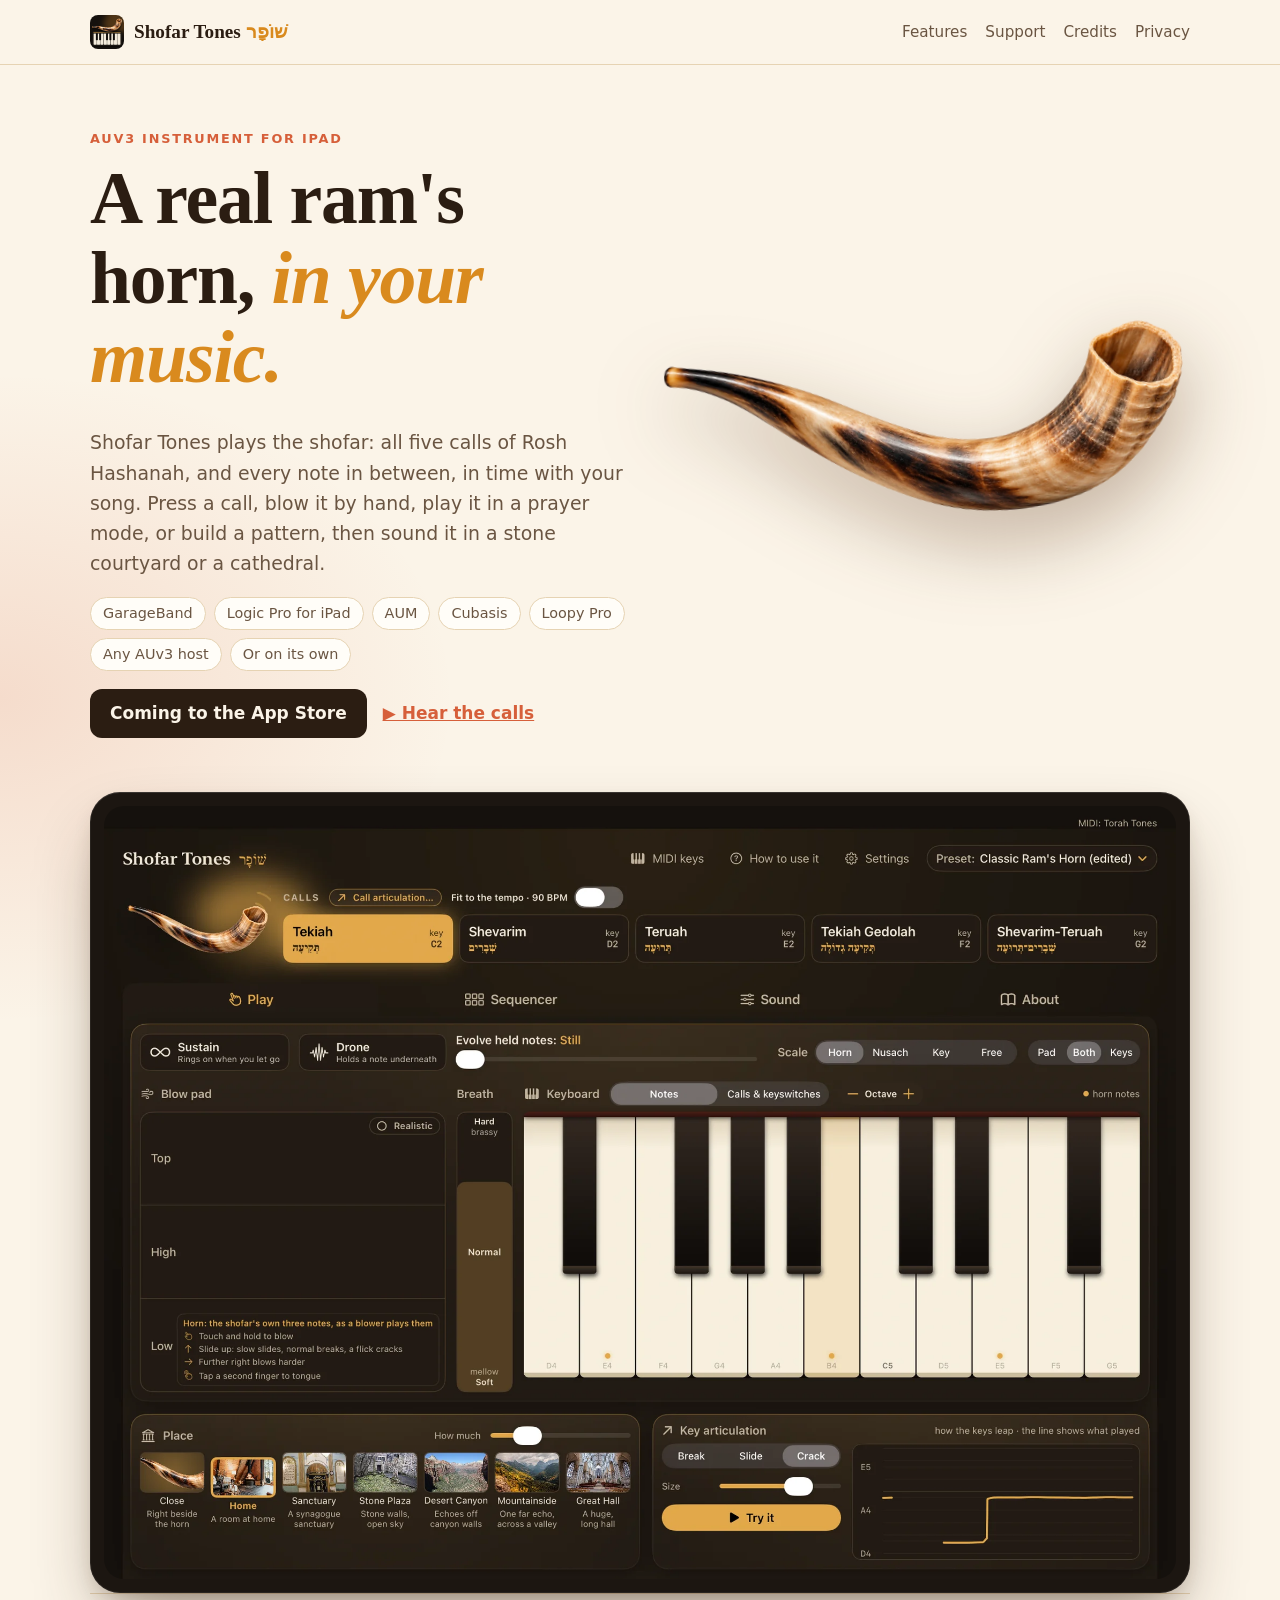
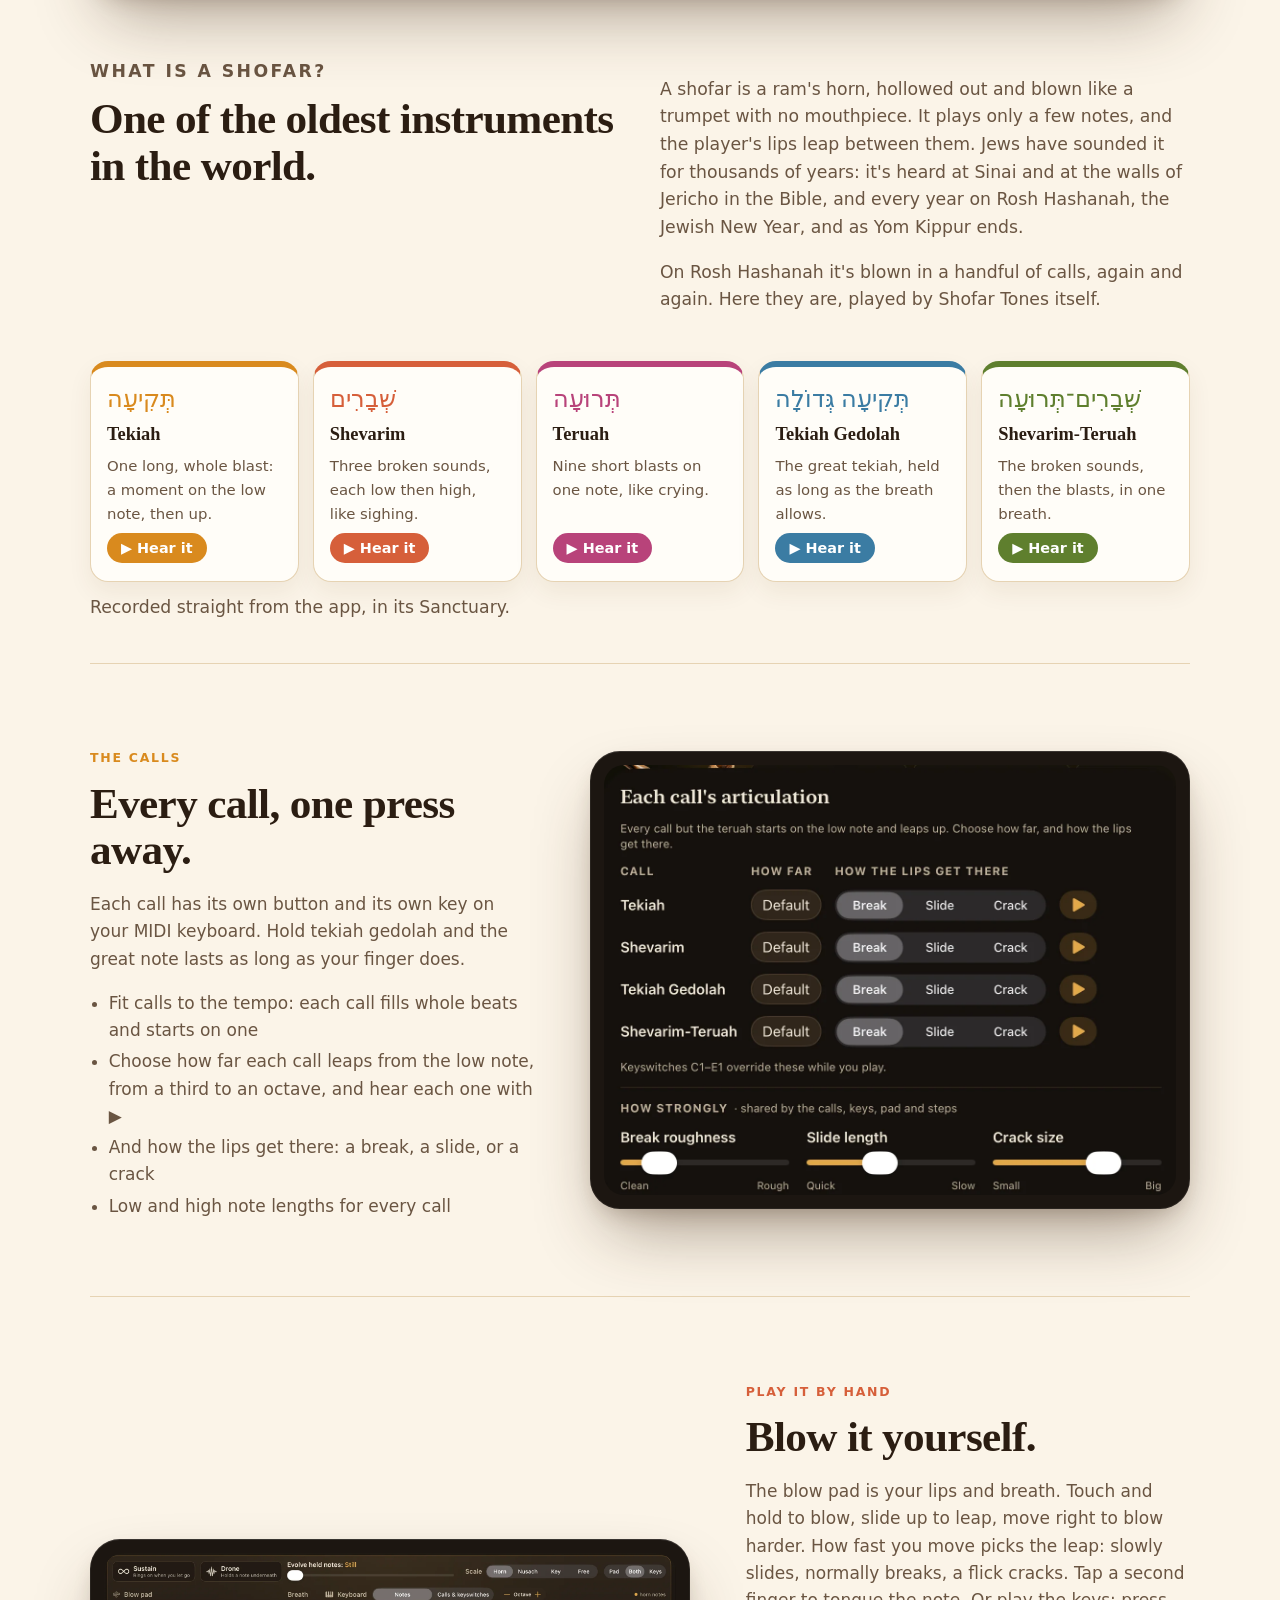
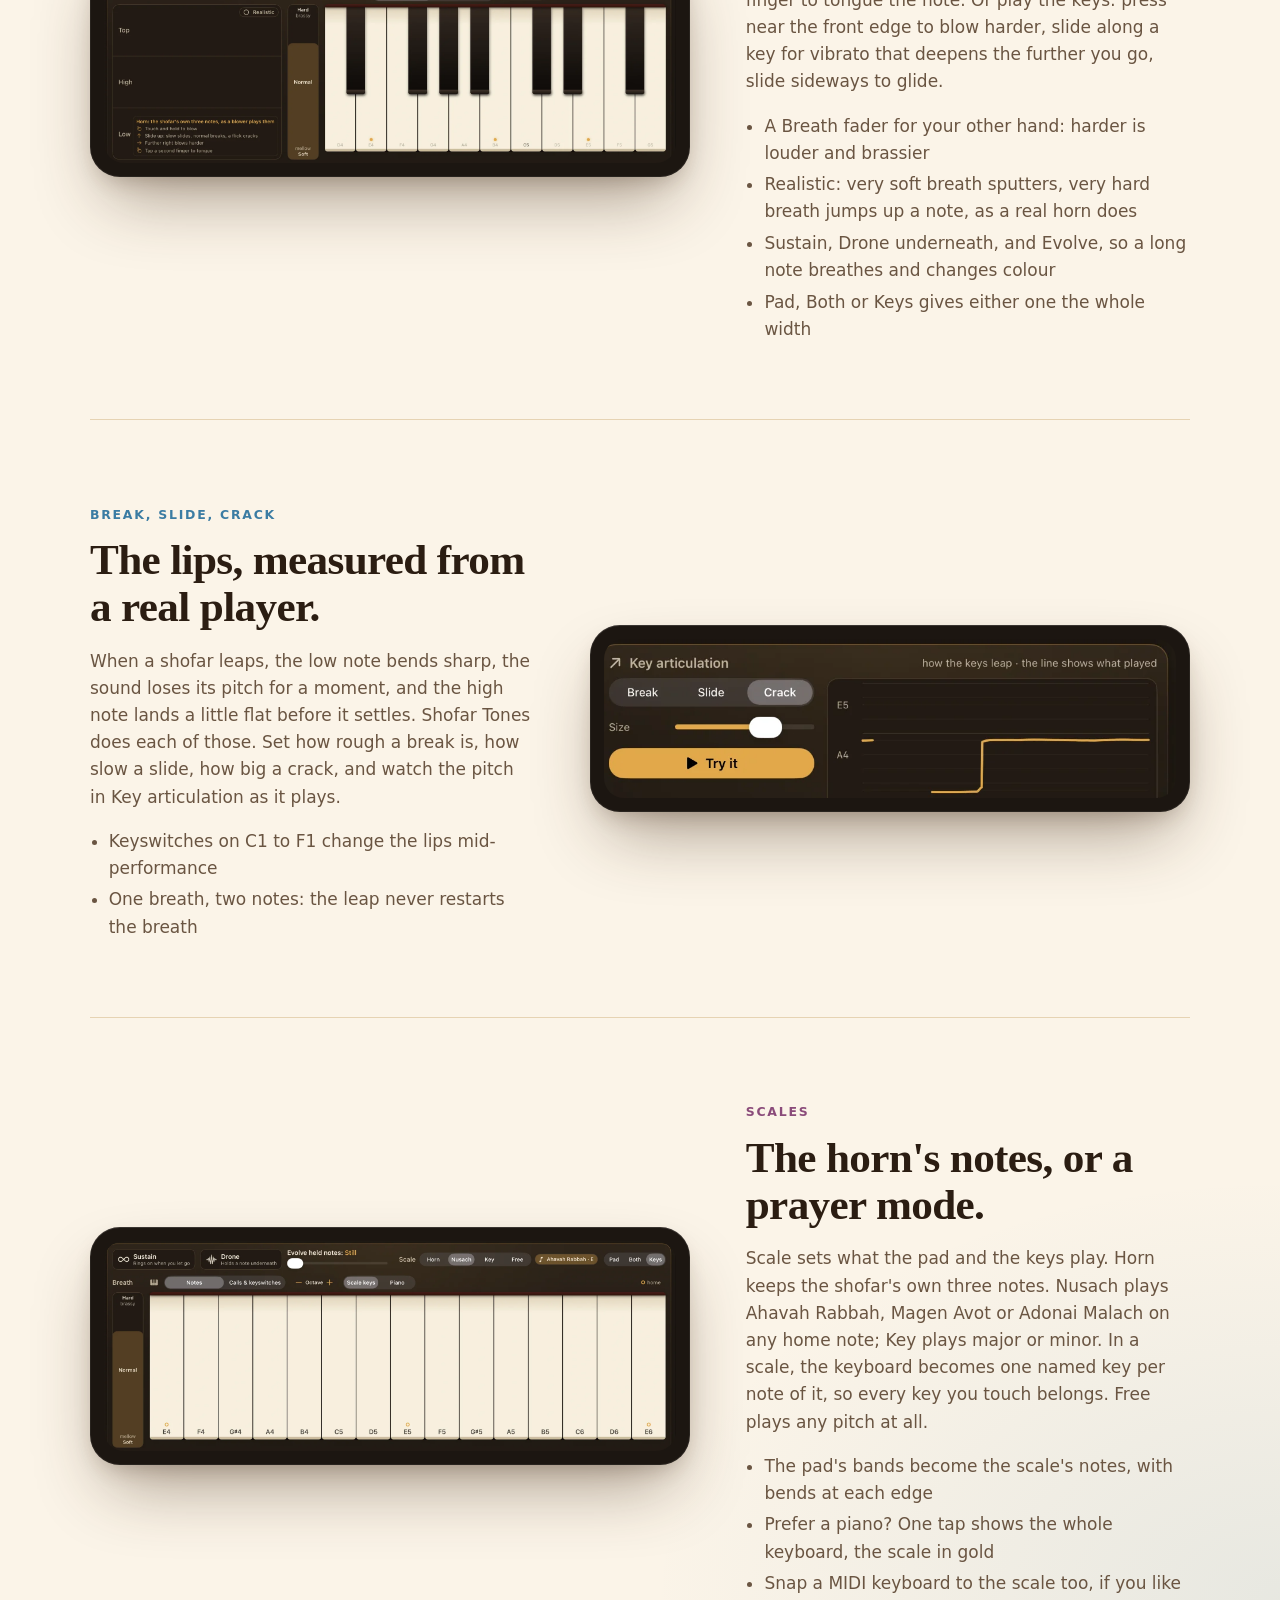
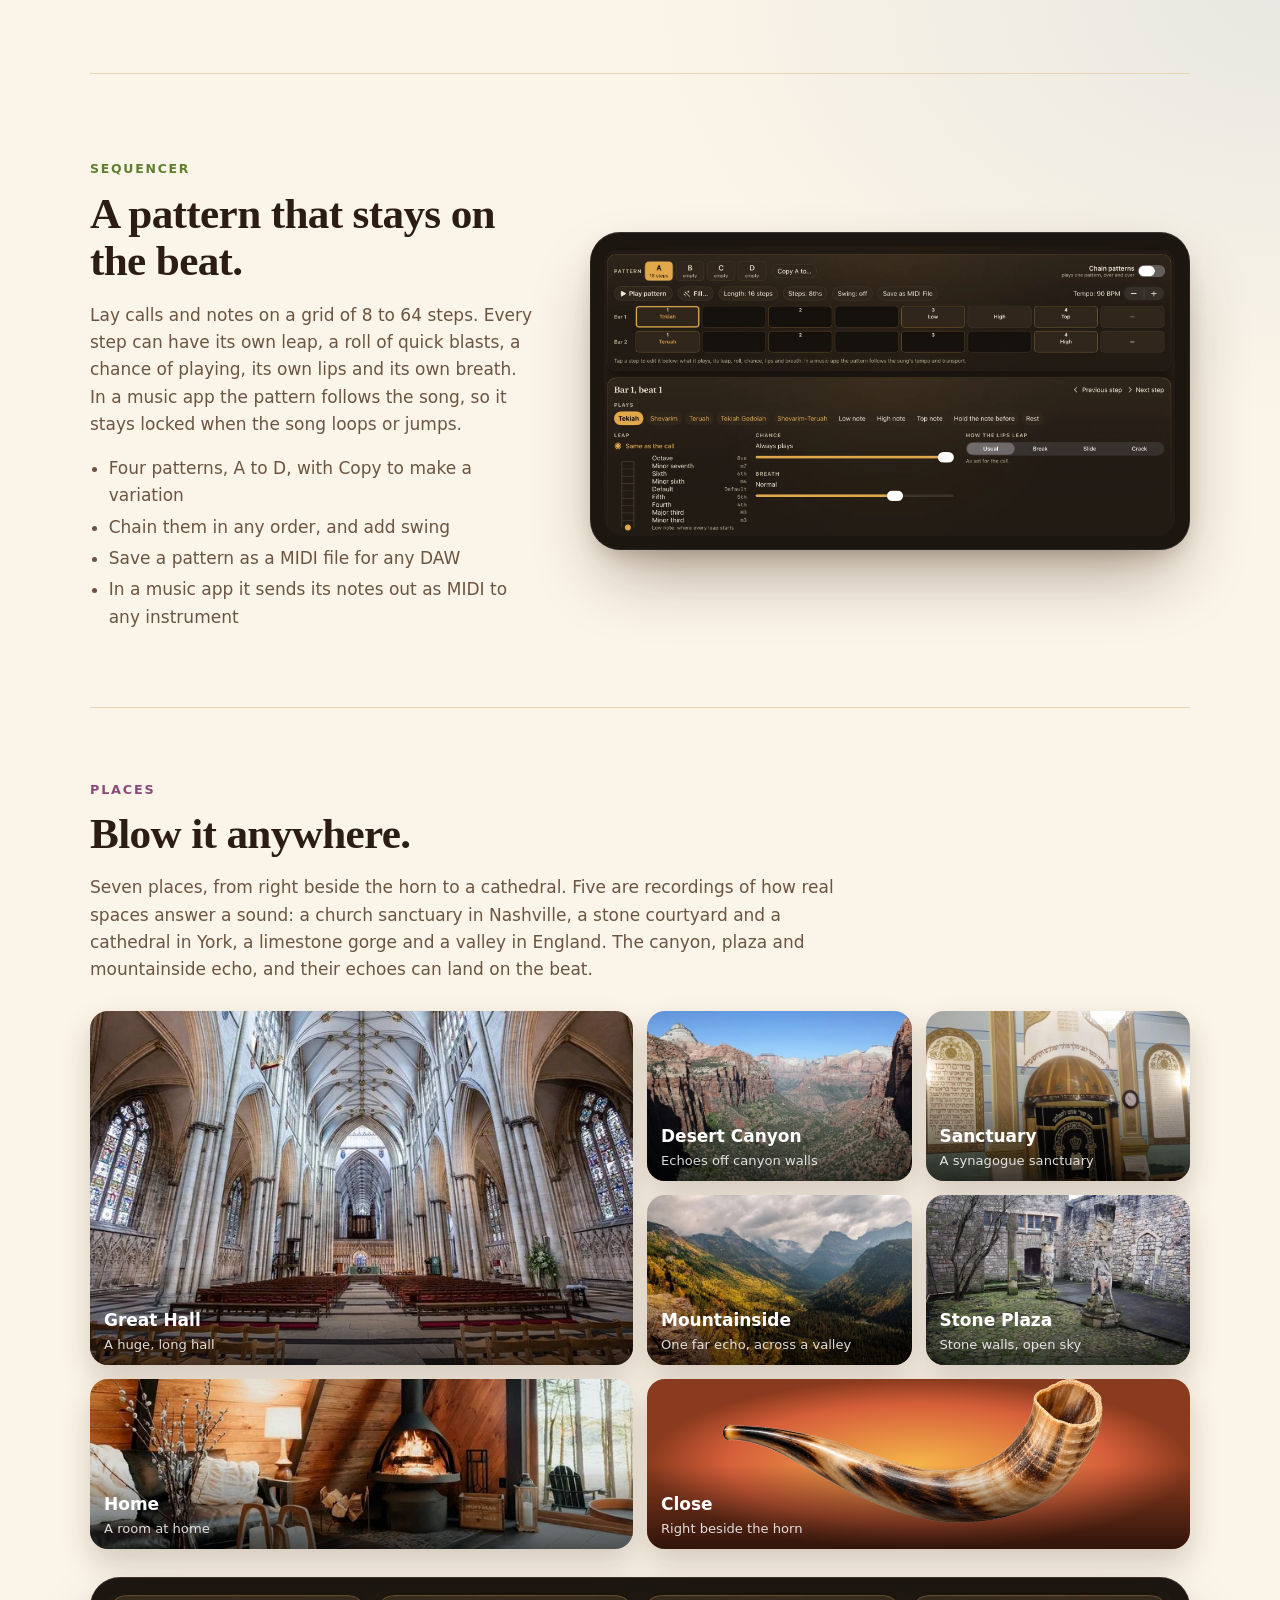
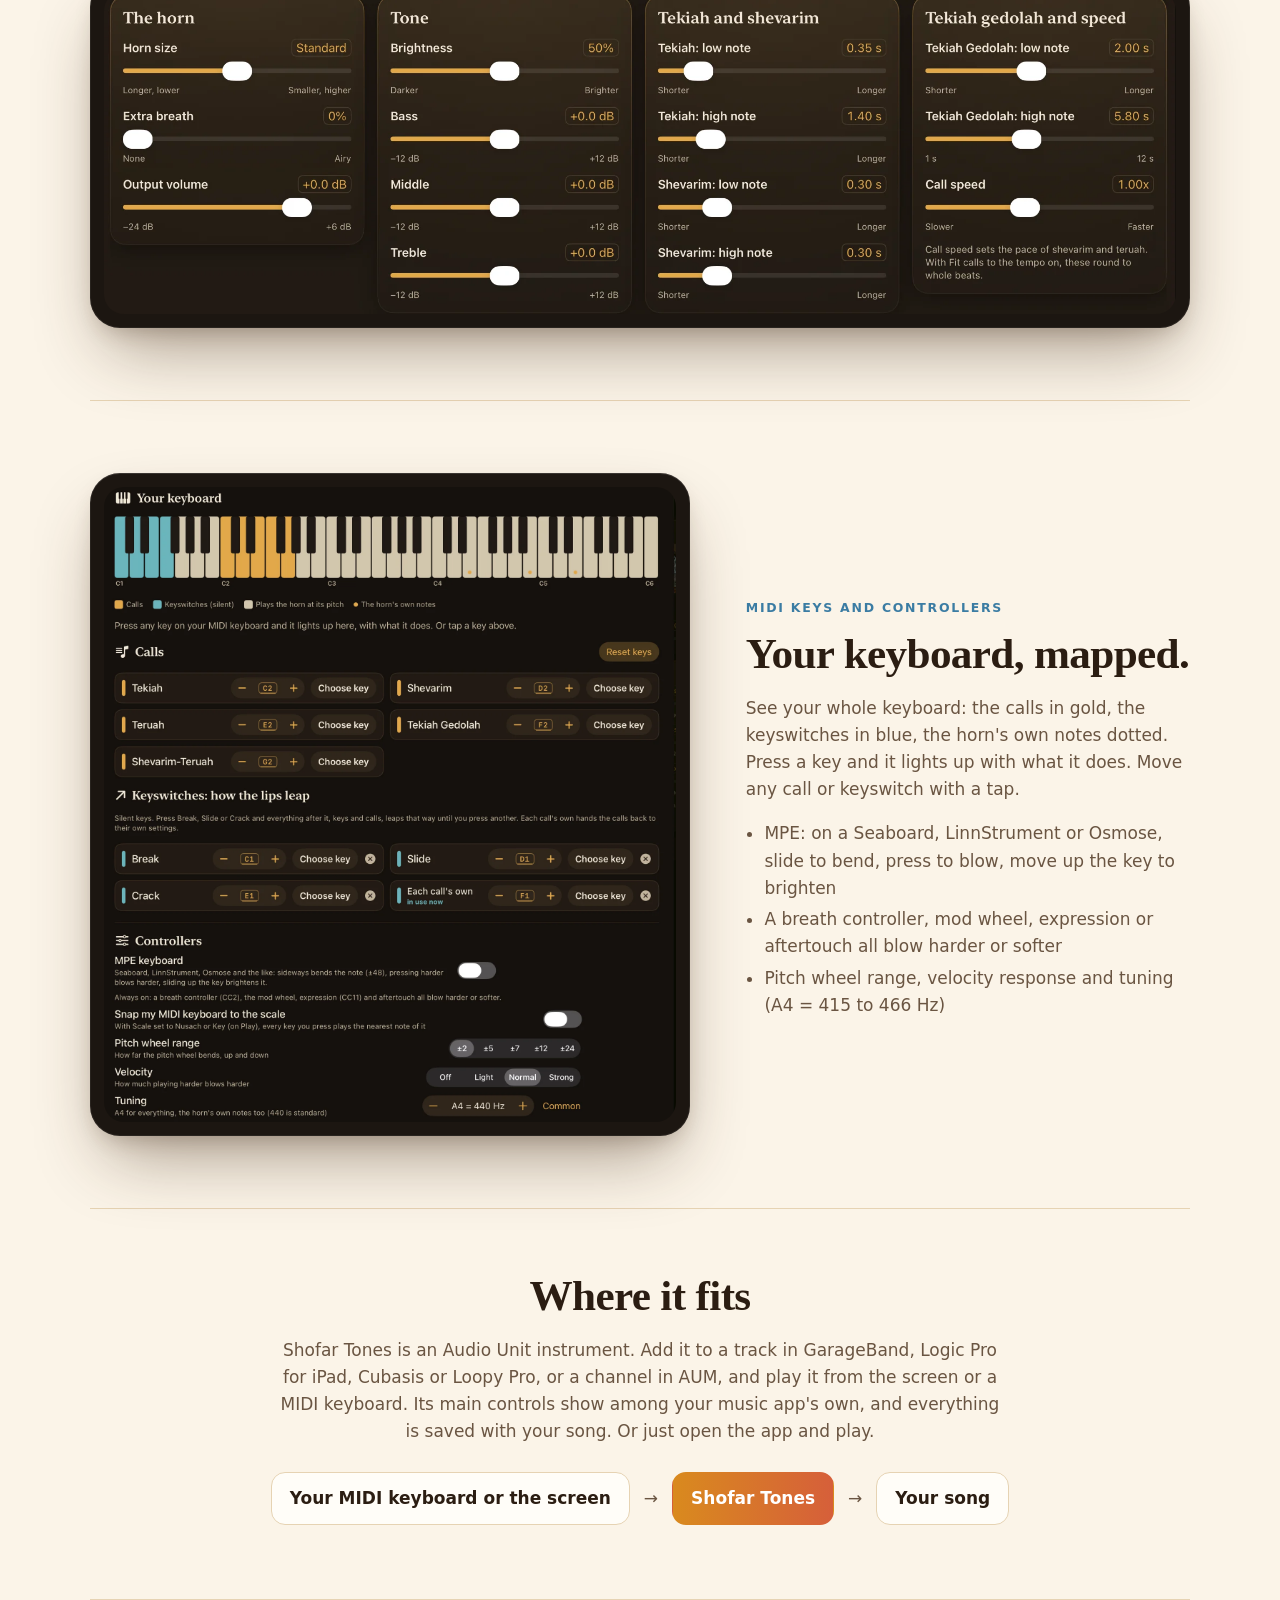
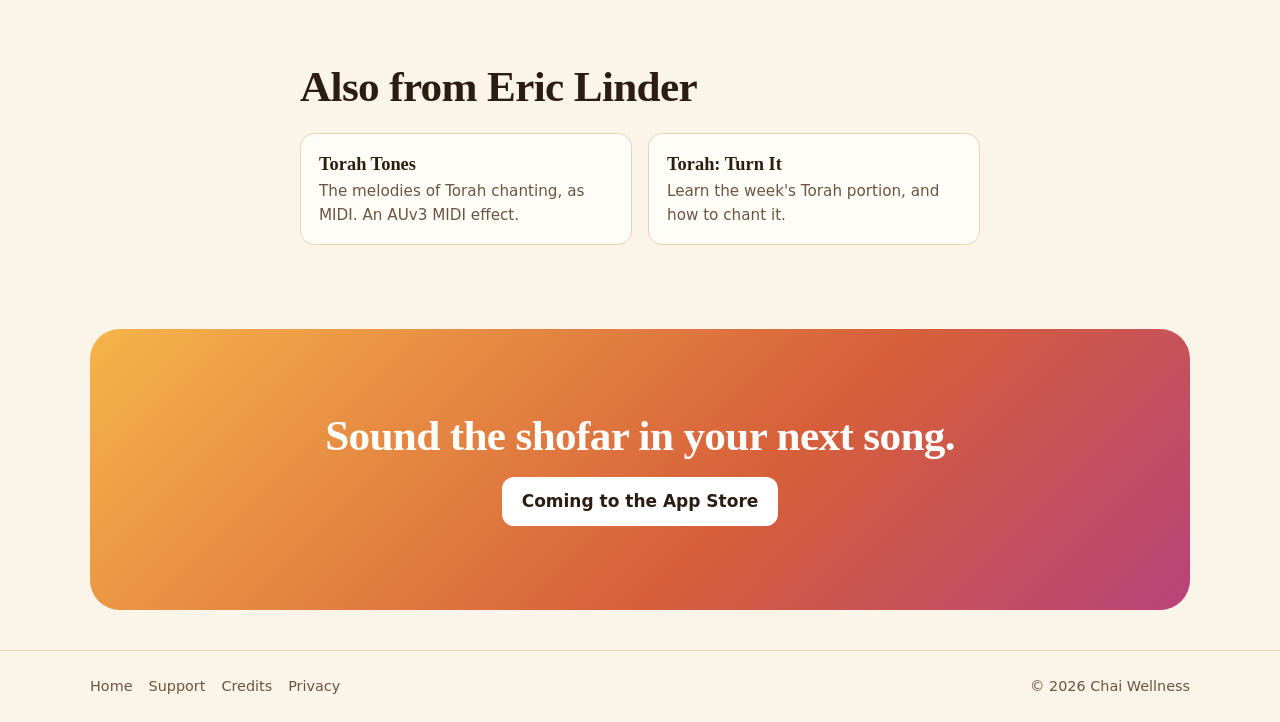
==== index.html @ 3fe54be6 "Shofar Tones website" ====
<!doctype html>
<html lang="en">
<head>
<meta charset="utf-8">
<meta name="viewport" content="width=device-width, initial-scale=1">
<title>Shofar Tones: a real ram's horn, as an AUv3 instrument for iPad</title>
<meta name="description" content="Play the shofar: every call, every note, in time with your music. A real ram's horn recording, five real rooms, a step sequencer and MIDI keyswitches. An AUv3 instrument for iPad.">
<meta name="color-scheme" content="light">
<meta name="theme-color" content="#FBF4E8">
<meta property="og:type" content="website">
<meta property="og:title" content="Shofar Tones: a real ram's horn, as an AUv3 instrument for iPad">
<meta property="og:description" content="Play the shofar: every call, every note, in time with your music. A real ram's horn recording, five real rooms, a step sequencer and MIDI keyswitches. An AUv3 instrument for iPad.">
<meta property="og:image" content="https://eroxx.github.io/shofartones-website/og-image.jpg?v=4">
<meta property="og:image:width" content="1200">
<meta property="og:image:height" content="630">
<meta name="twitter:card" content="summary_large_image">
<meta name="twitter:image" content="https://eroxx.github.io/shofartones-website/og-image.jpg?v=4">
<link rel="icon" type="image/png" href="favicon.png">
<link rel="apple-touch-icon" href="apple-touch-icon.png">
<link rel="stylesheet" href="style.css?v=4">
</head>
<body>
<header class="bar"><div class="wrap">
  <a class="brand" href="./"><img src="img/icon.png" alt="" width="34" height="34"><span>Shofar Tones <span class="he" lang="he">שׁוֹפָר</span></span></a>
  <nav><a href="./#features">Features</a><a href="support.html">Support</a><a href="credits.html">Credits</a><a href="privacy.html">Privacy</a><a class="discord" data-discord hidden href="#"><svg viewBox="0 0 24 24" aria-hidden="true" fill="currentColor"><path d="M20.3 4.4A19.8 19.8 0 0 0 15.4 3l-.6 1.3a18.4 18.4 0 0 0-5.6 0L8.6 3a19.7 19.7 0 0 0-4.9 1.5C.6 9.1-.3 13.6.1 18.1a19.9 19.9 0 0 0 6 3l1.3-2.1a12.9 12.9 0 0 1-2-1l.5-.4a14.2 14.2 0 0 0 12.2 0l.5.4a12.9 12.9 0 0 1-2.1 1l1.3 2.1a19.8 19.8 0 0 0 6-3c.5-5.2-.8-9.7-3.5-13.7ZM8.3 15.3c-1.2 0-2.2-1.1-2.2-2.4s1-2.4 2.2-2.4 2.2 1.1 2.2 2.4-1 2.4-2.2 2.4Zm7.4 0c-1.2 0-2.2-1.1-2.2-2.4s1-2.4 2.2-2.4 2.2 1.1 2.2 2.4-1 2.4-2.2 2.4Z"/></svg>Discord</a></nav>
</div></header>
<main><div class="wrap">
<section class="hero">
  <div>
    <p class="eyebrow">AUv3 instrument for iPad</p>
    <h1>A real ram's horn, <em>in your music.</em></h1>
    <p class="lede">Shofar Tones plays the shofar: all five calls of Rosh Hashanah, and every note in between, in time with your song. Press a call, blow it by hand, play it in a prayer mode, or build a pattern, then sound it in a stone courtyard or a cathedral.</p>
    <ul class="chips" aria-label="Made for"><li>GarageBand</li><li>Logic Pro for iPad</li><li>AUM</li><li>Cubasis</li><li>Loopy Pro</li><li>Any AUv3 host</li><li>Or on its own</li></ul>
    <div class="cta"><a class="store-badge" data-store-live hidden href="#" aria-label="Download Shofar Tones on the App Store"><picture><source srcset="img/app-store-badge-white.svg" media="(prefers-color-scheme: dark)"><img src="img/app-store-badge-black.svg" alt="Download on the App Store" width="132" height="44"></picture></a><span class="soon" data-store-soon>Coming to the App Store</span><a href="#hear" style="font-weight:600">▶ Hear the calls</a></div>
  </div>
  <div class="hero-horn"><img src="img/horn.webp?v=1" alt="A ram's horn shofar" width="1400" height="489"></div>
</section>
<div class="stage s-amber hero-shot"><img src="img/hero-ipad.webp?v=3" alt="Shofar Tones on iPad: the five calls with Tekiah sounding, the blow pad, breath fader and keyboard, seven places, and Key articulation showing a crack" width="2000" height="1442"></div>

<section class="intro" id="hear">
  <div class="lead">
    <div><p class="eyebrow">What is a shofar?</p><h2>One of the oldest instruments in the world.</h2></div>
    <div><p>A shofar is a ram's horn, hollowed out and blown like a trumpet with no mouthpiece. It plays only a few notes, and the player's lips leap between them. Jews have sounded it for thousands of years: it's heard at Sinai and at the walls of Jericho in the Bible, and every year on Rosh Hashanah, the Jewish New Year, and as Yom Kippur ends.</p><p>On Rosh Hashanah it's blown in a handful of calls, again and again. Here they are, played by Shofar Tones itself.</p></div>
  </div>
  <div class="calls">
    <div class="call c1"><span class="he" lang="he">תְּקִיעָה</span><b>Tekiah</b><p>One long, whole blast: a moment on the low note, then up.</p><button data-clip="tekiah">▶ Hear it</button></div>
    <div class="call c2"><span class="he" lang="he">שְׁבָרִים</span><b>Shevarim</b><p>Three broken sounds, each low then high, like sighing.</p><button data-clip="shevarim">▶ Hear it</button></div>
    <div class="call c3"><span class="he" lang="he">תְּרוּעָה</span><b>Teruah</b><p>Nine short blasts on one note, like crying.</p><button data-clip="teruah">▶ Hear it</button></div>
    <div class="call c4"><span class="he" lang="he">תְּקִיעָה גְּדוֹלָה</span><b>Tekiah Gedolah</b><p>The great tekiah, held as long as the breath allows.</p><button data-clip="tekiah-gedolah">▶ Hear it</button></div>
    <div class="call c5"><span class="he" lang="he">שְׁבָרִים־תְּרוּעָה</span><b>Shevarim-Teruah</b><p>The broken sounds, then the blasts, in one breath.</p><button data-clip="shevarim-teruah">▶ Hear it</button></div>
  </div>
  <p class="note">Recorded straight from the app, in its Sanctuary.</p>
</section>

<div id="features"></div>
<section class="feature k-amber">
  <div class="text"><p class="label">The calls</p><h2>Every call, one press away.</h2><p>Each call has its own button and its own key on your MIDI keyboard. Hold tekiah gedolah and the great note lasts as long as your finger does.</p><ul><li>Fit calls to the tempo: each call fills whole beats and starts on one</li><li>Choose how far each call leaps from the low note, from a third to an octave, and hear each one with ▶</li><li>And how the lips get there: a break, a slide, or a crack</li><li>Low and high note lengths for every call</li></ul></div>
  <div class="stage s-amber"><img src="img/leaps.webp?v=3" alt="Each call's articulation: how far, and break, slide or crack, with a play button for each" loading="lazy" width="1192" height="898"></div>
</section>

<section class="feature flip k-coral">
  <div class="text"><p class="label">Play it by hand</p><h2>Blow it yourself.</h2><p>The blow pad is your lips and breath. Touch and hold to blow, slide up to leap, move right to blow harder. How fast you move picks the leap: slowly slides, normally breaks, a flick cracks. Tap a second finger to tongue the note. Or play the keys: press near the front edge to blow harder, slide along a key for vibrato that deepens the further you go, slide sideways to glide.</p><ul><li>A Breath fader for your other hand: harder is louder and brassier</li><li>Realistic: very soft breath sputters, very hard breath jumps up a note, as a real horn does</li><li>Sustain, Drone underneath, and Evolve, so a long note breathes and changes colour</li><li>Pad, Both or Keys gives either one the whole width</li></ul></div>
  <div class="stage s-coral"><img src="img/keys.webp?v=3" alt="The blow pad with its instructions, the Breath fader from soft and mellow to hard and brassy, and the keyboard with the horn's own notes marked" loading="lazy" width="1990" height="730"></div>
</section>

<section class="feature k-sky">
  <div class="text"><p class="label">Break, slide, crack</p><h2>The lips, measured from a real player.</h2><p>When a shofar leaps, the low note bends sharp, the sound loses its pitch for a moment, and the high note lands a little flat before it settles. Shofar Tones does each of those. Set how rough a break is, how slow a slide, how big a crack, and watch the pitch in Key articulation as it plays.</p><ul><li>Keyswitches on C1 to F1 change the lips mid-performance</li><li>One breath, two notes: the leap never restarts the breath</li></ul></div>
  <div class="stage s-sky"><img src="img/leap-tester.webp?v=3" alt="Key articulation: Crack chosen, the pitch line leaping up from the low note" loading="lazy" width="960" height="266"></div>
</section>

<section class="feature flip k-plum">
  <div class="text"><p class="label">Scales</p><h2>The horn's notes, or a prayer mode.</h2><p>Scale sets what the pad and the keys play. Horn keeps the shofar's own three notes. Nusach plays Ahavah Rabbah, Magen Avot or Adonai Malach on any home note; Key plays major or minor. In a scale, the keyboard becomes one named key per note of it, so every key you touch belongs. Free plays any pitch at all.</p><ul><li>The pad's bands become the scale's notes, with bends at each edge</li><li>Prefer a piano? One tap shows the whole keyboard, the scale in gold</li><li>Snap a MIDI keyboard to the scale too, if you like</li></ul></div>
  <div class="stage s-plum"><img src="img/scale.webp?v=3" alt="Scale set to Nusach, Ahavah Rabbah on E, the keyboard across the whole width as scale keys from E4 to E6, each named, the home notes ringed" loading="lazy" width="1990" height="730"></div>
</section>

<section class="feature k-sage">
  <div class="text"><p class="label">Sequencer</p><h2>A pattern that stays on the beat.</h2><p>Lay calls and notes on a grid of 8 to 64 steps. Every step can have its own leap, a roll of quick blasts, a chance of playing, its own lips and its own breath. In a music app the pattern follows the song, so it stays locked when the song loops or jumps.</p><ul><li>Four patterns, A to D, with Copy to make a variation</li><li>Chain them in any order, and add swing</li><li>Save a pattern as a MIDI file for any DAW</li><li>In a music app it sends its notes out as MIDI to any instrument</li></ul></div>
  <div class="stage s-sage"><img src="img/sequencer.webp?v=3" alt="The sequencer: patterns A to D, swing, Save as MIDI File, a two-bar pattern, and the first step open for editing" loading="lazy" width="1990" height="1010"></div>
</section>

<section class="places">
  <div class="head"><p class="eyebrow" style="color:var(--plum)">Places</p><h2>Blow it anywhere.</h2><p>Seven places, from right beside the horn to a cathedral. Five are recordings of how real spaces answer a sound: a church sanctuary in Nashville, a stone courtyard and a cathedral in York, a limestone gorge and a valley in England. The canyon, plaza and mountainside echo, and their echoes can land on the beat.</p></div>
  <div class="mosaic">
    <figure class="big"><img src="img/places/hall.webp" alt="" loading="lazy"><figcaption>Great Hall<small>A huge, long hall</small></figcaption></figure>
    <figure><img src="img/places/canyon.webp" alt="" loading="lazy"><figcaption>Desert Canyon<small>Echoes off canyon walls</small></figcaption></figure>
    <figure><img src="img/places/sanctuary.webp" alt="" loading="lazy"><figcaption>Sanctuary<small>A synagogue sanctuary</small></figcaption></figure>
    <figure><img src="img/places/mountain.webp" alt="" loading="lazy"><figcaption>Mountainside<small>One far echo, across a valley</small></figcaption></figure>
    <figure><img src="img/places/plaza.webp" alt="" loading="lazy"><figcaption>Stone Plaza<small>Stone walls, open sky</small></figcaption></figure>
    <figure class="wide"><img src="img/places/home.webp" alt="" loading="lazy"><figcaption>Home<small>A room at home</small></figcaption></figure>
    <figure class="horn-tile wide"><img src="img/horn.webp" alt="" loading="lazy"><figcaption>Close<small>Right beside the horn</small></figcaption></figure>
  </div>
  <div class="stage s-plum"><img src="img/sound-controls.webp?v=3" alt="Horn size, extra breath, output volume, tone controls and each call's note lengths; tap any value to type it" loading="lazy" width="1990" height="600"></div>
</section>

<section class="feature flip k-sky">
  <div class="text"><p class="label">MIDI keys and controllers</p><h2>Your keyboard, mapped.</h2><p>See your whole keyboard: the calls in gold, the keyswitches in blue, the horn's own notes dotted. Press a key and it lights up with what it does. Move any call or keyswitch with a tap.</p><ul><li>MPE: on a Seaboard, LinnStrument or Osmose, slide to bend, press to blow, move up the key to brighten</li><li>A breath controller, mod wheel, expression or aftertouch all blow harder or softer</li><li>Pitch wheel range, velocity response and tuning (A4 = 415 to 466 Hz)</li></ul></div>
  <div class="stage s-sky"><img src="img/midi-keys.webp?v=1" alt="MIDI keys: a picture of the keyboard from C1 to C6 coloured by what each key does, the calls and keyswitches with their keys, and the controller settings" loading="lazy" width="1600" height="1776"></div>
</section>

<section class="hosts">
  <h2>Where it fits</h2>
  <p>Shofar Tones is an Audio Unit instrument. Add it to a track in GarageBand, Logic Pro for iPad, Cubasis or Loopy Pro, or a channel in AUM, and play it from the screen or a MIDI keyboard. Its main controls show among your music app's own, and everything is saved with your song. Or just open the app and play.</p>
  <div class="flow"><span>Your MIDI keyboard or the screen</span><i>→</i><span class="me">Shofar Tones</span><i>→</i><span>Your song</span></div>
</section>

<section class="story" id="story"><div class="col">
  <!-- "Why I made it" goes here once Eric has written it (only his own words; the draft is in the hub note) -->
  <h2>Also from Eric Linder</h2>
  <div class="family">
    <a href="https://torahtones.com/"><b>Torah Tones</b><span>The melodies of Torah chanting, as MIDI. An AUv3 MIDI effect.</span></a>
    <a href="https://torahturnit.com/"><b>Torah: Turn It</b><span>Learn the week's Torah portion, and how to chant it.</span></a>
  </div>
</div></section>

<section class="closing">
  <h2>Sound the shofar in your next song.</h2>
  <div class="cta" style="justify-content:center"><a class="store-badge" data-store-live hidden href="#" aria-label="Download Shofar Tones on the App Store"><picture><source srcset="img/app-store-badge-white.svg" media="(prefers-color-scheme: dark)"><img src="img/app-store-badge-black.svg" alt="Download on the App Store" width="132" height="44"></picture></a><span class="soon" data-store-soon>Coming to the App Store</span>
    <a class="discord" data-discord hidden href="#"><svg viewBox="0 0 24 24" aria-hidden="true" fill="currentColor"><path d="M20.3 4.4A19.8 19.8 0 0 0 15.4 3l-.6 1.3a18.4 18.4 0 0 0-5.6 0L8.6 3a19.7 19.7 0 0 0-4.9 1.5C.6 9.1-.3 13.6.1 18.1a19.9 19.9 0 0 0 6 3l1.3-2.1a12.9 12.9 0 0 1-2-1l.5-.4a14.2 14.2 0 0 0 12.2 0l.5.4a12.9 12.9 0 0 1-2.1 1l1.3 2.1a19.8 19.8 0 0 0 6-3c.5-5.2-.8-9.7-3.5-13.7ZM8.3 15.3c-1.2 0-2.2-1.1-2.2-2.4s1-2.4 2.2-2.4 2.2 1.1 2.2 2.4-1 2.4-2.2 2.4Zm7.4 0c-1.2 0-2.2-1.1-2.2-2.4s1-2.4 2.2-2.4 2.2 1.1 2.2 2.4-1 2.4-2.2 2.4Z"/></svg>Join the Discord</a>
  </div>
</section>
</div></main>
<footer><div class="wrap">
  <div><a href="./">Home</a><a href="support.html">Support</a><a href="credits.html">Credits</a><a href="privacy.html">Privacy</a><a class="discord" data-discord hidden href="#"><svg viewBox="0 0 24 24" aria-hidden="true" fill="currentColor"><path d="M20.3 4.4A19.8 19.8 0 0 0 15.4 3l-.6 1.3a18.4 18.4 0 0 0-5.6 0L8.6 3a19.7 19.7 0 0 0-4.9 1.5C.6 9.1-.3 13.6.1 18.1a19.9 19.9 0 0 0 6 3l1.3-2.1a12.9 12.9 0 0 1-2-1l.5-.4a14.2 14.2 0 0 0 12.2 0l.5.4a12.9 12.9 0 0 1-2.1 1l1.3 2.1a19.8 19.8 0 0 0 6-3c.5-5.2-.8-9.7-3.5-13.7ZM8.3 15.3c-1.2 0-2.2-1.1-2.2-2.4s1-2.4 2.2-2.4 2.2 1.1 2.2 2.4-1 2.4-2.2 2.4Zm7.4 0c-1.2 0-2.2-1.1-2.2-2.4s1-2.4 2.2-2.4 2.2 1.1 2.2 2.4-1 2.4-2.2 2.4Z"/></svg>Discord</a></div>
  <div>&copy; 2026 Chai Wellness</div>
</div></footer>
<script src="site.js?v=2" defer></script>
<script src="store.js?v=1" defer></script>
</body>
</html>
---- style.css ----
:root{--paper:#FBF4E8;--paper2:#F3E5CC;--card:#FFFDF8;--ink:#2B1D12;--dim:#6A5542;--line:#E6D3B3;--amber:#D98A1E;--coral:#D65F3A;--sky:#3B7CA3;--sage:#5F7F2E;--plum:#8A4B7A;--night:#15110D;--serif:"New York","Iowan Old Style",Charter,Georgia,"Times New Roman",serif}
*{box-sizing:border-box}[hidden]{display:none!important}
html{background:var(--paper);color:var(--ink);-webkit-text-size-adjust:100%}
body{margin:0;font:17px/1.6 -apple-system,BlinkMacSystemFont,"SF Pro Text",system-ui,sans-serif;background:radial-gradient(900px 520px at 85% -5%,rgba(217,138,30,.28),transparent 65%),radial-gradient(700px 500px at 0% 8%,rgba(214,95,58,.16),transparent 65%),radial-gradient(900px 600px at 100% 55%,rgba(59,124,163,.10),transparent 70%),var(--paper);background-repeat:no-repeat}
a{color:var(--coral)}
.wrap{max-width:1140px;margin:0 auto;padding:0 20px}
h1,h2,h3{font-family:var(--serif);font-weight:700;letter-spacing:-.015em;line-height:1.08;margin:0 0 .4em;color:var(--ink)}
h1{font-size:clamp(2.6rem,6.2vw,4.6rem)}h2{font-size:clamp(1.8rem,3.6vw,2.7rem)}h3{font-size:1.3rem}
.bar{position:sticky;top:0;z-index:5;background:rgba(251,244,232,.85);backdrop-filter:blur(10px);border-bottom:1px solid var(--line)}
.bar .wrap{display:flex;align-items:center;justify-content:space-between;height:64px}
.brand{display:flex;align-items:center;gap:10px;color:var(--ink);text-decoration:none;font-family:var(--serif);font-weight:700;font-size:1.2rem}
.brand img{border-radius:8px}.brand .he{color:var(--amber)}
nav{display:flex;gap:18px;align-items:center}nav a{color:var(--dim);text-decoration:none;font-size:.95rem}nav a:hover{color:var(--ink)}
.discord{display:inline-flex;align-items:center;gap:6px;color:#fff!important;background:#5865F2;padding:6px 12px;border-radius:999px;text-decoration:none}.discord svg{width:18px;height:18px}
/* hero */
.hero{display:grid;grid-template-columns:1.05fr 1fr;gap:30px;align-items:center;padding:64px 0 24px}
.eyebrow{color:var(--coral);font-weight:700;letter-spacing:.14em;text-transform:uppercase;font-size:.8rem;margin:0 0 10px}
.hero em{font-style:italic;color:var(--amber)}
.lede{font-size:1.18rem;color:var(--dim)}
.hero-horn{position:relative}.hero-horn::before{content:"";position:absolute;inset:-10% -6%;z-index:-1;background:radial-gradient(closest-side,rgba(240,170,60,.55),rgba(214,95,58,.18) 55%,transparent);filter:blur(10px)}
.hero-horn img{width:100%;height:auto;filter:drop-shadow(0 30px 40px rgba(80,40,10,.35));transform:rotate(-6deg)}
.chips{list-style:none;padding:0;margin:18px 0;display:flex;flex-wrap:wrap;gap:8px}
.chips li{border:1px solid var(--line);background:var(--card);padding:4px 12px;border-radius:999px;font-size:.9rem;color:var(--dim)}
.cta{display:flex;align-items:center;gap:16px;flex-wrap:wrap;margin-top:8px}
.soon{background:var(--ink);color:var(--paper);padding:11px 20px;border-radius:12px;font-weight:600}
.store-badge{display:inline-block;line-height:0;margin:11px 0}.store-badge img{height:44px;width:auto}
/* screenshots: set in a dark bezel, like the iPad they run on, with a faint warm glow behind */
.stage{position:relative;border-radius:30px;padding:clamp(8px,1.1vw,14px);background:#1C1611;box-shadow:0 0 0 1px rgba(255,255,255,.06) inset,0 1px 0 rgba(255,255,255,.08) inset,0 34px 70px -18px rgba(60,35,15,.45),0 10px 24px -10px rgba(60,35,15,.3)}
.stage::before{content:"";position:absolute;inset:-12% -8%;z-index:-1;background:radial-gradient(closest-side,var(--glow,rgba(217,138,30,.16)),transparent);filter:blur(20px)}
.stage img{display:block;width:100%;height:auto;border-radius:20px}
.stage img+img{margin-top:12px}
.s-amber{--glow:rgba(217,138,30,.18)}.s-coral{--glow:rgba(214,95,58,.15)}.s-sky{--glow:rgba(59,124,163,.15)}.s-sage{--glow:rgba(95,127,46,.15)}.s-plum{--glow:rgba(138,75,122,.14)}
.hero-shot{margin:30px auto 0}
/* what is a shofar */
.intro{padding:64px 0 24px;border-top:1px solid var(--line)}
.intro .lead{display:grid;grid-template-columns:1fr 1fr;gap:40px;align-items:start}
.intro p{color:var(--dim);font-size:1.08rem}
.calls{display:grid;grid-template-columns:repeat(5,1fr);gap:14px;margin-top:30px}
.call{background:var(--card);border:1px solid var(--line);border-radius:18px;padding:18px 16px;box-shadow:0 10px 24px rgba(80,50,20,.07);display:flex;flex-direction:column;gap:6px;border-top:6px solid var(--c)}
.call .he{font-family:var(--serif);font-size:1.5rem;color:var(--c);line-height:1.2}
.call b{font-family:var(--serif);font-size:1.15rem}
.call p{margin:0;color:var(--dim);font-size:.93rem;flex:1}
.call button{align-self:flex-start;display:inline-flex;align-items:center;gap:7px;border:0;border-radius:999px;background:var(--c);color:#fff;font:600 .9rem system-ui,-apple-system,sans-serif;padding:7px 14px;cursor:pointer}
.call button.on{background:var(--ink)}
.c1{--c:#D98A1E}.c2{--c:#D65F3A}.c3{--c:#B8437A}.c4{--c:#3B7CA3}.c5{--c:#5F7F2E}
.note{font-size:.88rem;color:var(--dim);margin-top:12px}
/* features */
.feature{display:grid;grid-template-columns:1fr 1.35fr;gap:56px;align-items:center;padding:72px 0;border-top:1px solid var(--line)}
.feature.flip{grid-template-columns:1.35fr 1fr}.feature.flip .text{order:2}
.feature .label{font-weight:700;letter-spacing:.14em;text-transform:uppercase;font-size:.78rem;color:var(--k)}
.feature p,.feature ul{color:var(--dim)}.feature ul{padding-left:1.1em;margin:.4em 0 0}.feature li{margin:.25em 0}
.k-amber{--k:var(--amber)}.k-coral{--k:var(--coral)}.k-sky{--k:var(--sky)}.k-sage{--k:var(--sage)}.k-plum{--k:var(--plum)}
/* places */
.places{padding:72px 0;border-top:1px solid var(--line)}
.places .head{max-width:760px}.places p{color:var(--dim)}
.mosaic{display:grid;grid-template-columns:repeat(4,1fr);grid-auto-rows:170px;gap:14px;margin-top:28px}
.mosaic figure{margin:0;position:relative;border-radius:18px;overflow:hidden;box-shadow:0 14px 30px rgba(60,35,15,.2)}
.mosaic figure.big{grid-column:span 2;grid-row:span 2}
.mosaic img{width:100%;height:100%;object-fit:cover;display:block}
.mosaic figcaption{position:absolute;left:0;right:0;bottom:0;padding:26px 14px 10px;color:#fff;background:linear-gradient(transparent,rgba(0,0,0,.65));font-weight:600}
.mosaic figcaption small{display:block;font-weight:400;opacity:.85;font-size:.82rem}
.mosaic .horn-tile{background:radial-gradient(closest-side,#F6B44A,#D65F3A 70%,#8A3A1E)}.mosaic .horn-tile img{object-fit:contain;padding:18px;transform:rotate(-8deg)}
.places .stage{margin-top:28px}
/* hosts, story, closing */
.hosts{padding:64px 0;border-top:1px solid var(--line);text-align:center}
.hosts p{color:var(--dim);max-width:720px;margin:0 auto}
.flow{display:flex;justify-content:center;align-items:center;gap:14px;flex-wrap:wrap;margin:26px 0 10px}
.flow span{background:var(--card);border:1px solid var(--line);border-radius:14px;padding:12px 18px;font-weight:600}
.flow .me{border-color:transparent;color:#fff;background:linear-gradient(90deg,var(--amber),var(--coral))}.flow i{color:var(--dim);font-style:normal}
.story{padding:64px 0;border-top:1px solid var(--line)}
.story .col{max-width:680px;margin:0 auto}.story p{font-size:1.2rem;line-height:1.7}
.story .sig{color:var(--coral);font-size:1rem;font-weight:700}
.family{display:grid;grid-template-columns:1fr 1fr;gap:16px;margin-top:22px}
.family a{display:block;background:var(--card);border:1px solid var(--line);border-radius:14px;padding:16px 18px;text-decoration:none;color:var(--ink)}
.family b{font-family:var(--serif);font-size:1.15rem}.family span{display:block;color:var(--dim);font-size:.95rem}
.closing{text-align:center;padding:84px 20px;margin:20px 0 40px;border-radius:30px;background:linear-gradient(135deg,#F6B44A,#D65F3A 60%,#B8437A);color:#fff}
.closing h2{color:#fff}.closing .soon{background:#fff;color:var(--ink)}
/* docs */
.doc{max-width:760px;margin:0 auto;padding:48px 20px}.doc p,.doc li{color:var(--dim)}.doc h2{margin-top:1.6em;font-size:1.5rem}
.summary{background:var(--card);border:1px solid var(--line);border-left:5px solid var(--amber);border-radius:14px;padding:16px 18px;color:var(--ink)!important}
.updated{font-size:.9rem}
.faq dt{font-weight:700;margin-top:1.2em;color:var(--ink)}.faq dd{margin:.3em 0 0;color:var(--dim)}
.credits li{margin:.5em 0}
.email-row{display:flex;align-items:center;gap:12px;flex-wrap:wrap;background:var(--card);border:1px solid var(--line);border-radius:12px;padding:10px 14px}
.email-row code{font-size:1rem}.email-row a{color:#fff;background:var(--coral);border-radius:8px;padding:6px 12px;font-weight:600;text-decoration:none}
footer{border-top:1px solid var(--line);padding:24px 0;color:var(--dim);font-size:.9rem}
footer .wrap{display:flex;justify-content:space-between;flex-wrap:wrap;gap:12px}footer a{color:var(--dim);margin-right:16px;text-decoration:none}
@media (max-width:900px){.calls{grid-template-columns:repeat(2,1fr)}.mosaic{grid-template-columns:repeat(2,1fr)}}
@media (max-width:820px){.hero,.intro .lead,.feature,.feature.flip{grid-template-columns:1fr;gap:28px}.feature{padding:48px 0}.feature.flip .text{order:0}.hero{padding-top:30px}nav a:not(.discord){display:none}.family{grid-template-columns:1fr}}
.mosaic figure.wide{grid-column:span 2}
html,body{overflow-x:clip}
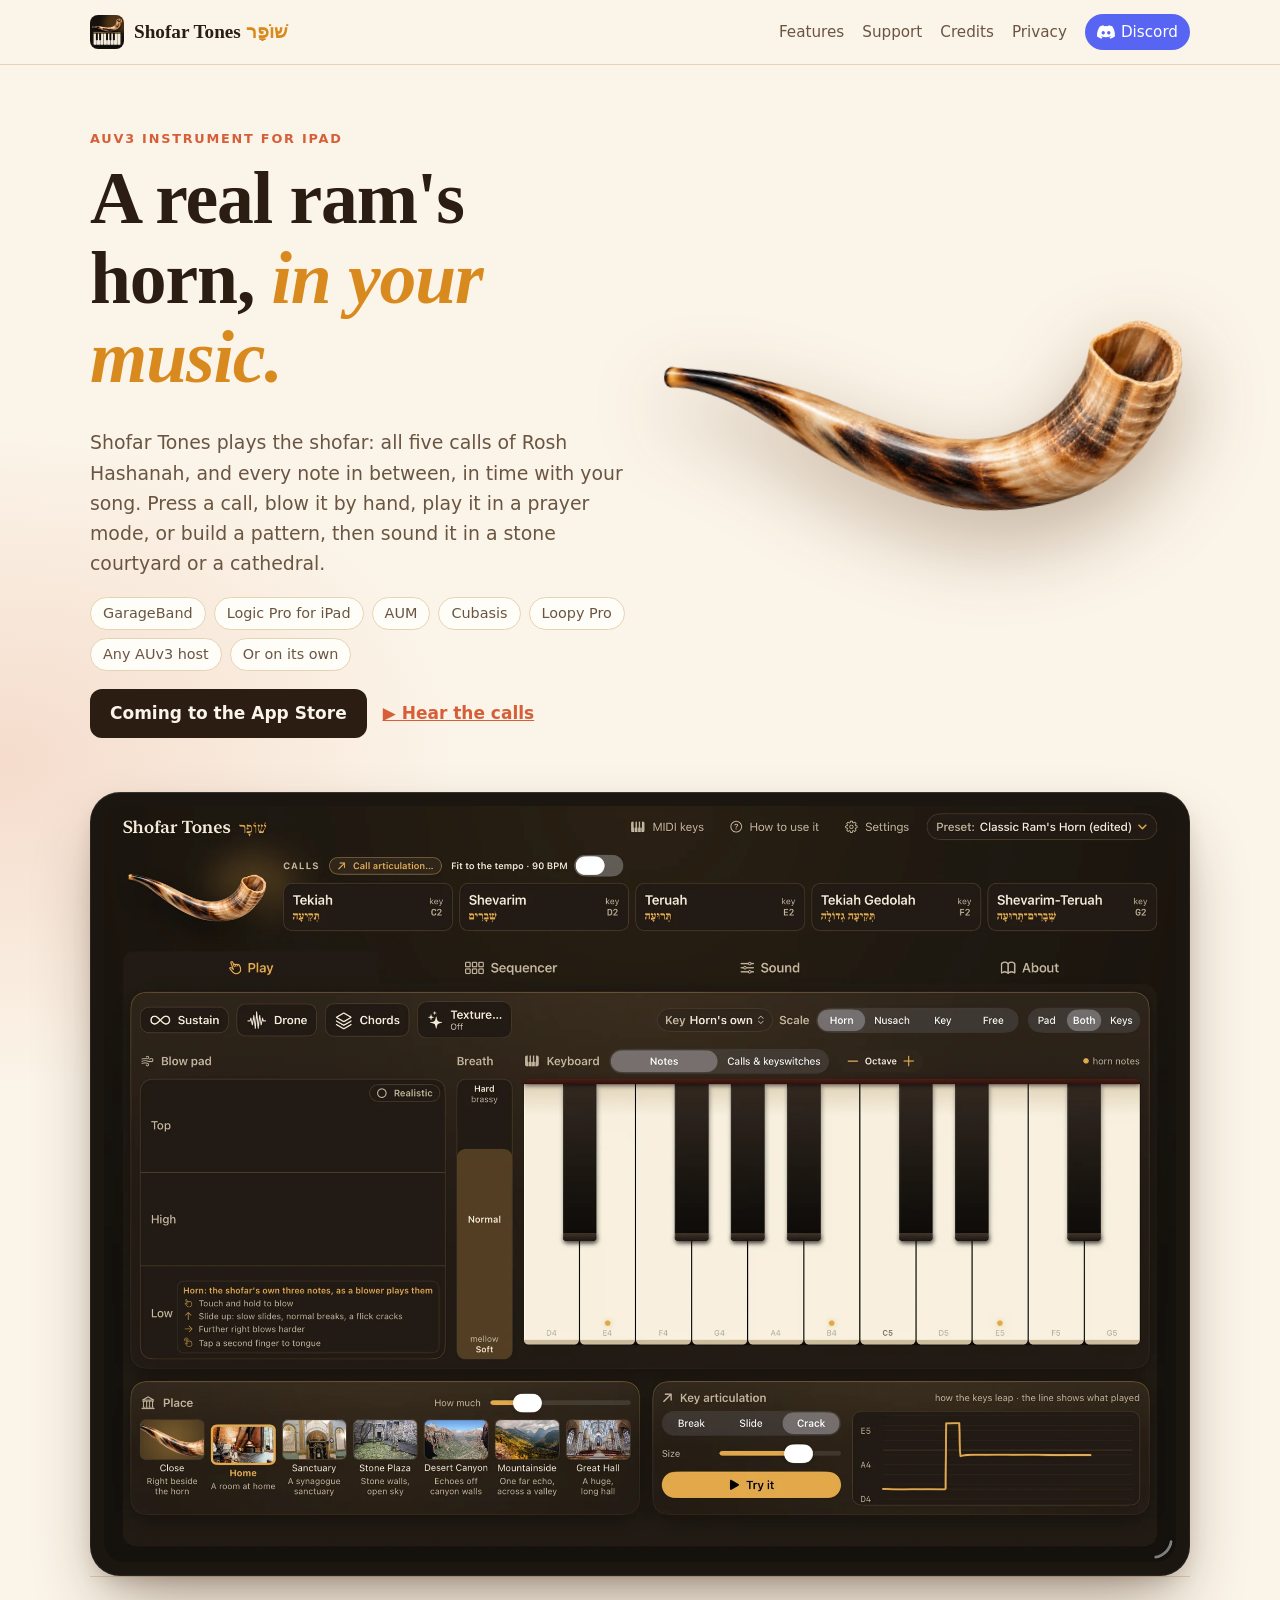
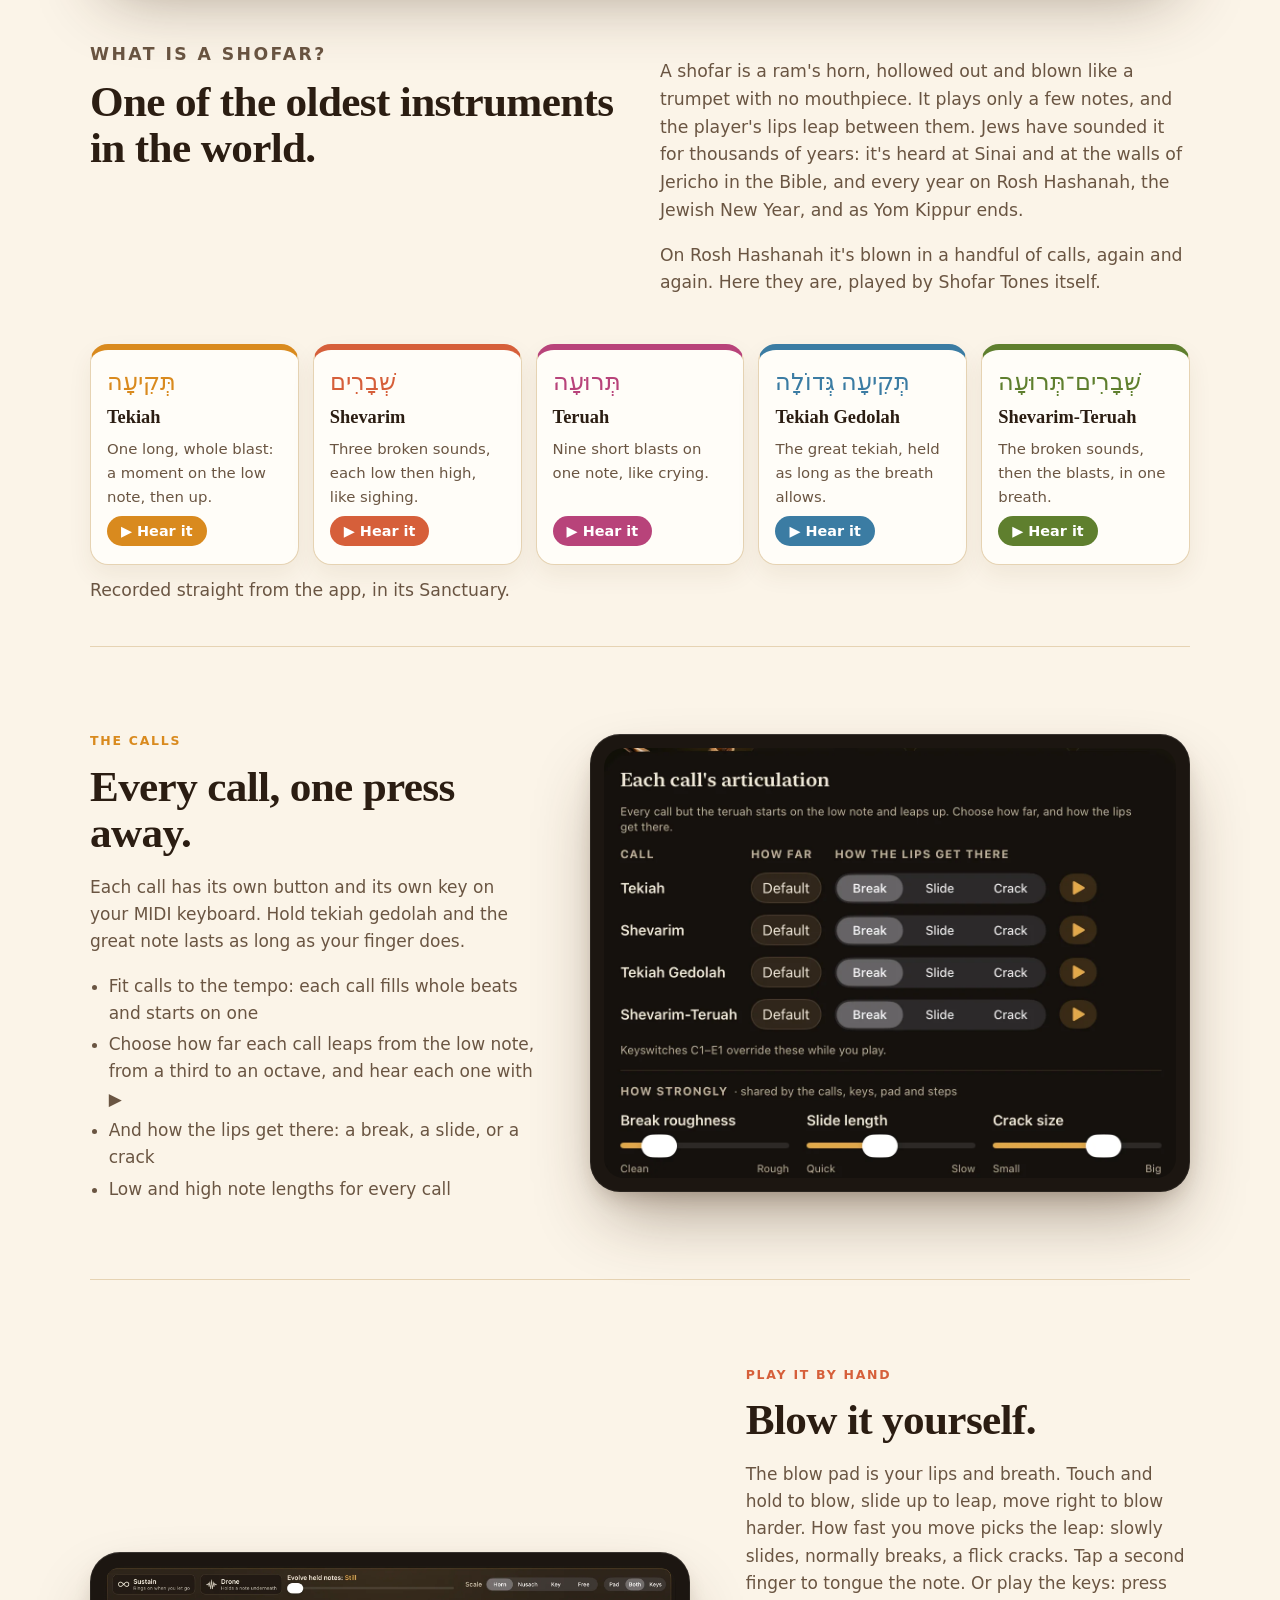
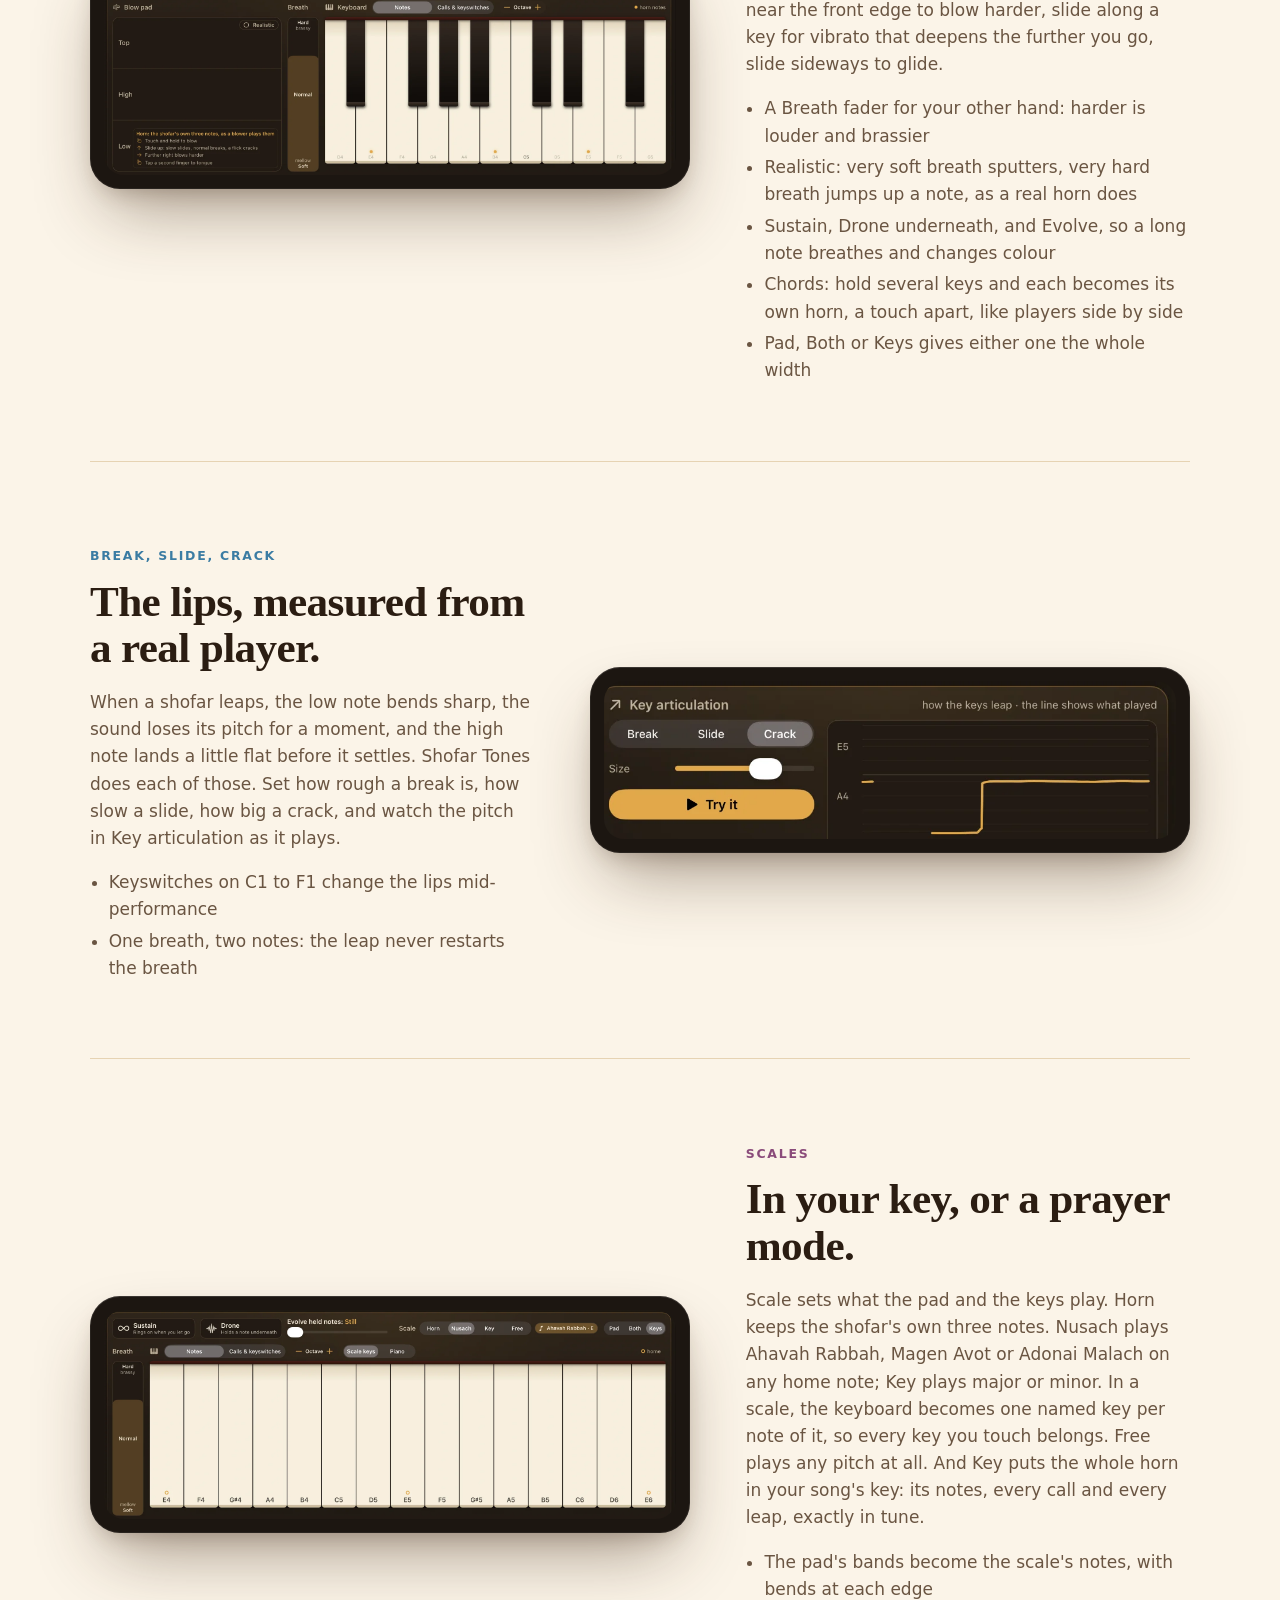
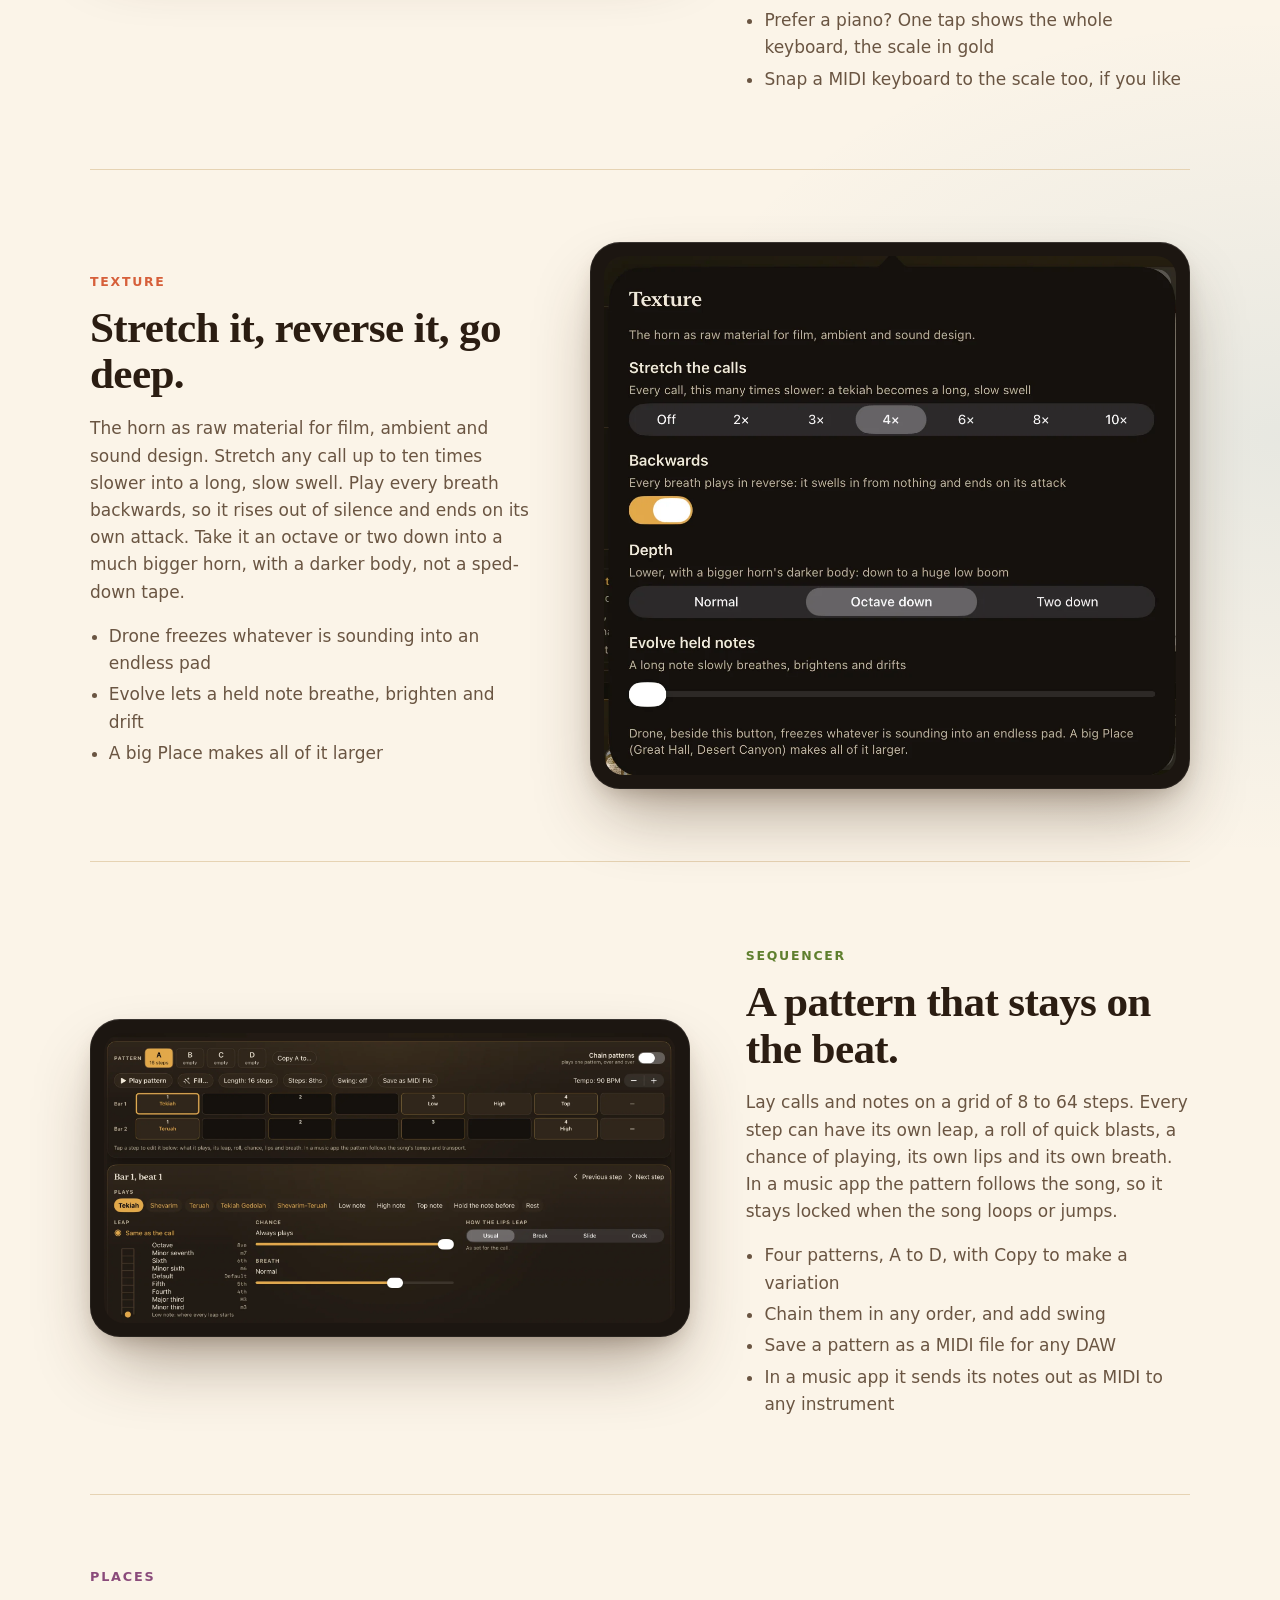
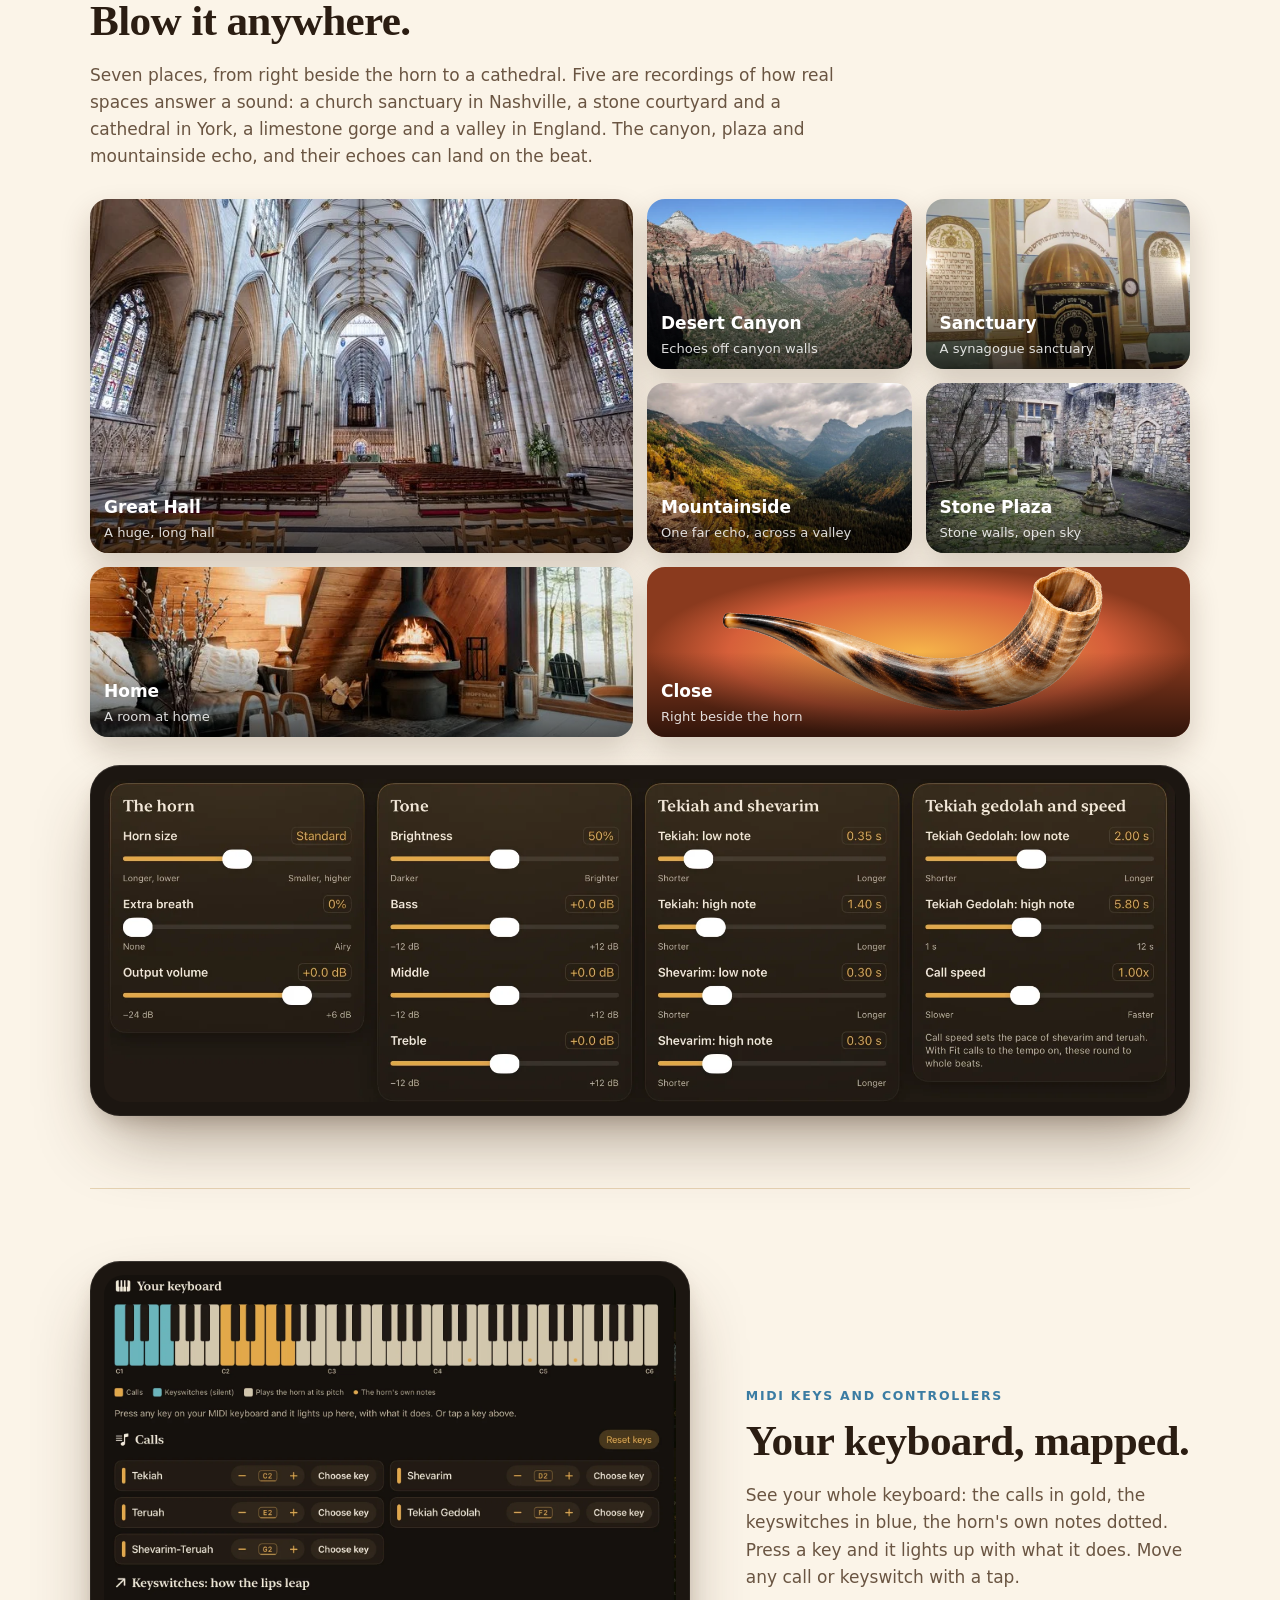
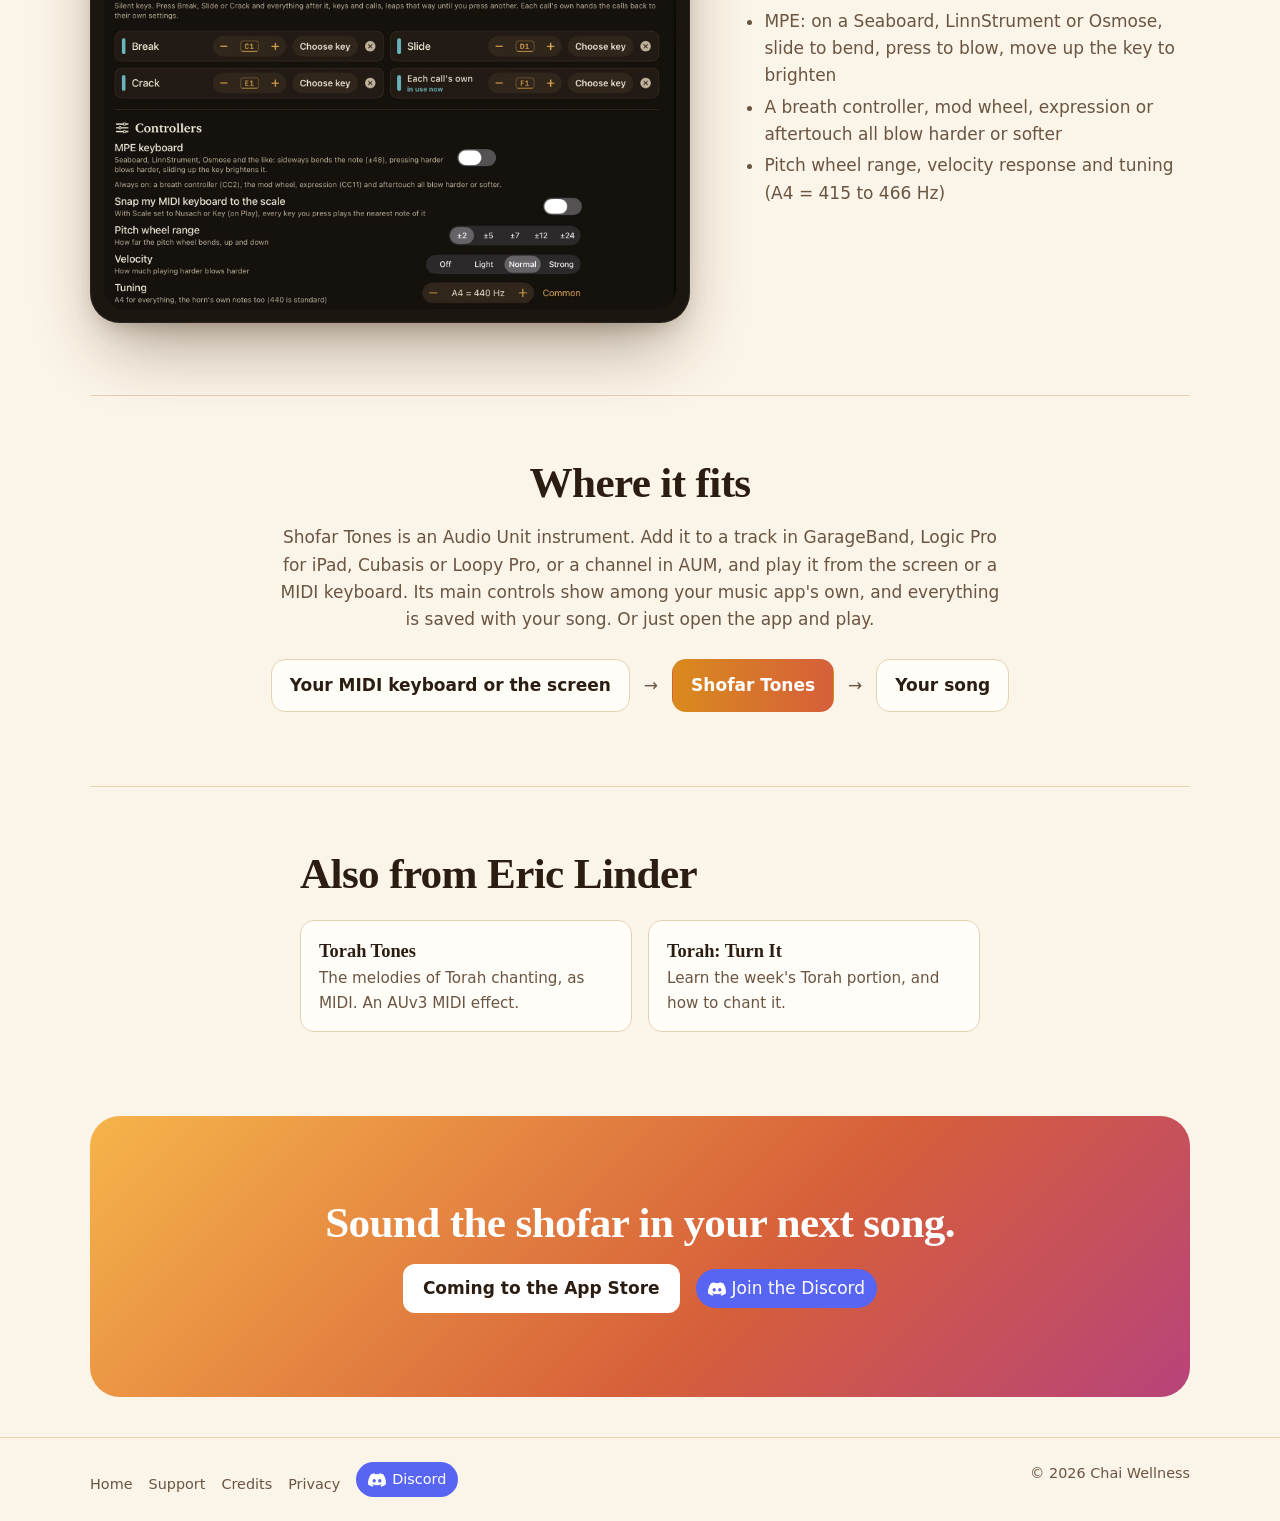
==== commit 682a31eb: "Key, Chords and Texture" ====
--- a/index.html
+++ b/index.html
@@ -35,7 +35,7 @@
   </div>
   <div class="hero-horn"><img src="img/horn.webp?v=1" alt="A ram's horn shofar" width="1400" height="489"></div>
 </section>
-<div class="stage s-amber hero-shot"><img src="img/hero-ipad.webp?v=3" alt="Shofar Tones on iPad: the five calls with Tekiah sounding, the blow pad, breath fader and keyboard, seven places, and Key articulation showing a crack" width="2000" height="1442"></div>
+<div class="stage s-amber hero-shot"><img src="img/hero-ipad.webp?v=4" alt="Shofar Tones on iPad: the five calls, Sustain, Drone, Chords and Texture, Key and Scale, the blow pad, breath fader and keyboard, seven places, and Key articulation showing a crack" width="2000" height="1410"></div>
 
 <section class="intro" id="hear">
   <div class="lead">
@@ -59,7 +59,7 @@
 </section>
 
 <section class="feature flip k-coral">
-  <div class="text"><p class="label">Play it by hand</p><h2>Blow it yourself.</h2><p>The blow pad is your lips and breath. Touch and hold to blow, slide up to leap, move right to blow harder. How fast you move picks the leap: slowly slides, normally breaks, a flick cracks. Tap a second finger to tongue the note. Or play the keys: press near the front edge to blow harder, slide along a key for vibrato that deepens the further you go, slide sideways to glide.</p><ul><li>A Breath fader for your other hand: harder is louder and brassier</li><li>Realistic: very soft breath sputters, very hard breath jumps up a note, as a real horn does</li><li>Sustain, Drone underneath, and Evolve, so a long note breathes and changes colour</li><li>Pad, Both or Keys gives either one the whole width</li></ul></div>
+  <div class="text"><p class="label">Play it by hand</p><h2>Blow it yourself.</h2><p>The blow pad is your lips and breath. Touch and hold to blow, slide up to leap, move right to blow harder. How fast you move picks the leap: slowly slides, normally breaks, a flick cracks. Tap a second finger to tongue the note. Or play the keys: press near the front edge to blow harder, slide along a key for vibrato that deepens the further you go, slide sideways to glide.</p><ul><li>A Breath fader for your other hand: harder is louder and brassier</li><li>Realistic: very soft breath sputters, very hard breath jumps up a note, as a real horn does</li><li>Sustain, Drone underneath, and Evolve, so a long note breathes and changes colour</li><li>Chords: hold several keys and each becomes its own horn, a touch apart, like players side by side</li><li>Pad, Both or Keys gives either one the whole width</li></ul></div>
   <div class="stage s-coral"><img src="img/keys.webp?v=3" alt="The blow pad with its instructions, the Breath fader from soft and mellow to hard and brassy, and the keyboard with the horn's own notes marked" loading="lazy" width="1990" height="730"></div>
 </section>
 
@@ -69,11 +69,16 @@
 </section>
 
 <section class="feature flip k-plum">
-  <div class="text"><p class="label">Scales</p><h2>The horn's notes, or a prayer mode.</h2><p>Scale sets what the pad and the keys play. Horn keeps the shofar's own three notes. Nusach plays Ahavah Rabbah, Magen Avot or Adonai Malach on any home note; Key plays major or minor. In a scale, the keyboard becomes one named key per note of it, so every key you touch belongs. Free plays any pitch at all.</p><ul><li>The pad's bands become the scale's notes, with bends at each edge</li><li>Prefer a piano? One tap shows the whole keyboard, the scale in gold</li><li>Snap a MIDI keyboard to the scale too, if you like</li></ul></div>
+  <div class="text"><p class="label">Scales</p><h2>In your key, or a prayer mode.</h2><p>Scale sets what the pad and the keys play. Horn keeps the shofar's own three notes. Nusach plays Ahavah Rabbah, Magen Avot or Adonai Malach on any home note; Key plays major or minor. In a scale, the keyboard becomes one named key per note of it, so every key you touch belongs. Free plays any pitch at all. And Key puts the whole horn in your song's key: its notes, every call and every leap, exactly in tune.</p><ul><li>The pad's bands become the scale's notes, with bends at each edge</li><li>Prefer a piano? One tap shows the whole keyboard, the scale in gold</li><li>Snap a MIDI keyboard to the scale too, if you like</li></ul></div>
   <div class="stage s-plum"><img src="img/scale.webp?v=3" alt="Scale set to Nusach, Ahavah Rabbah on E, the keyboard across the whole width as scale keys from E4 to E6, each named, the home notes ringed" loading="lazy" width="1990" height="730"></div>
 </section>
 
-<section class="feature k-sage">
+<section class="feature k-coral">
+  <div class="text"><p class="label">Texture</p><h2>Stretch it, reverse it, go deep.</h2><p>The horn as raw material for film, ambient and sound design. Stretch any call up to ten times slower into a long, slow swell. Play every breath backwards, so it rises out of silence and ends on its own attack. Take it an octave or two down into a much bigger horn, with a darker body, not a sped-down tape.</p><ul><li>Drone freezes whatever is sounding into an endless pad</li><li>Evolve lets a held note breathe, brighten and drift</li><li>A big Place makes all of it larger</li></ul></div>
+  <div class="stage s-coral"><img src="img/texture.webp?v=1" alt="The Texture panel: stretch the calls 4 times slower, Backwards on, Depth an octave down, and Evolve" loading="lazy" width="1130" height="1025"></div>
+</section>
+
+<section class="feature flip k-sage">
   <div class="text"><p class="label">Sequencer</p><h2>A pattern that stays on the beat.</h2><p>Lay calls and notes on a grid of 8 to 64 steps. Every step can have its own leap, a roll of quick blasts, a chance of playing, its own lips and its own breath. In a music app the pattern follows the song, so it stays locked when the song loops or jumps.</p><ul><li>Four patterns, A to D, with Copy to make a variation</li><li>Chain them in any order, and add swing</li><li>Save a pattern as a MIDI file for any DAW</li><li>In a music app it sends its notes out as MIDI to any instrument</li></ul></div>
   <div class="stage s-sage"><img src="img/sequencer.webp?v=3" alt="The sequencer: patterns A to D, swing, Save as MIDI File, a two-bar pattern, and the first step open for editing" loading="lazy" width="1990" height="1010"></div>
 </section>
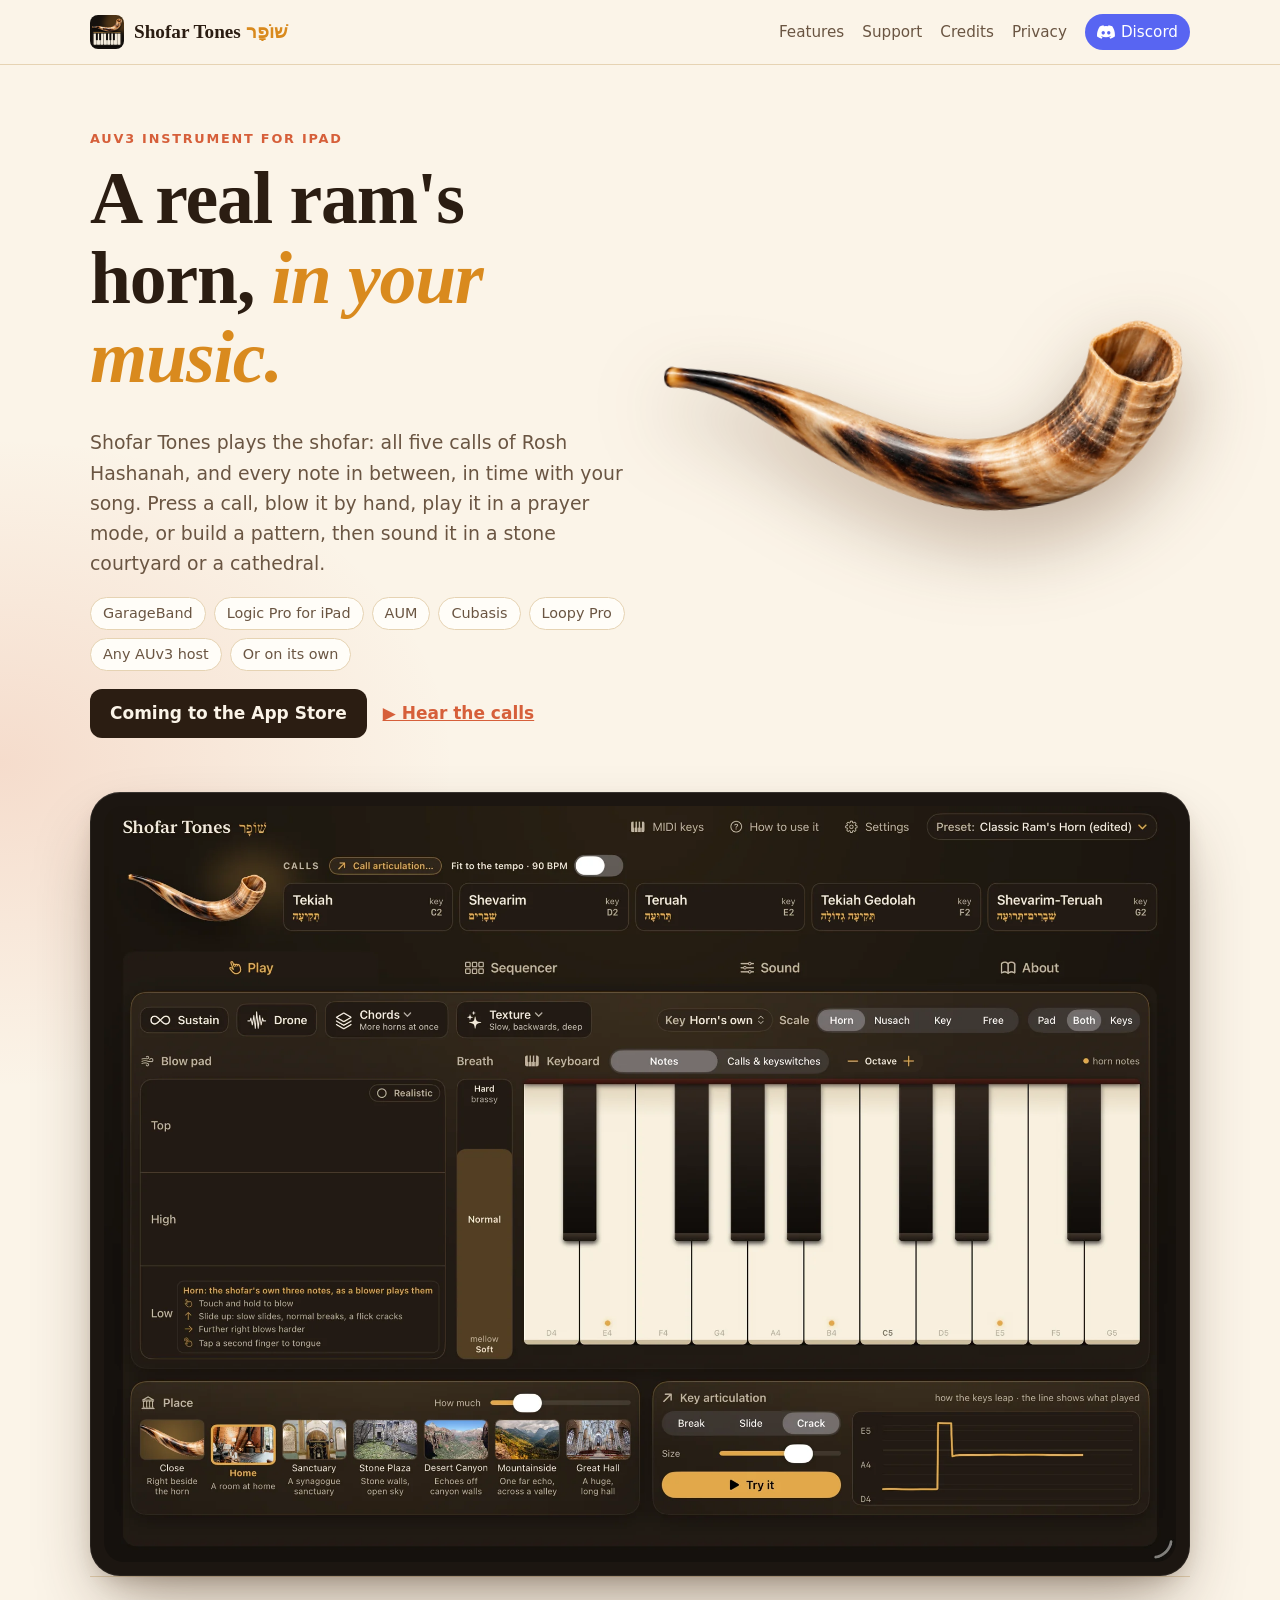
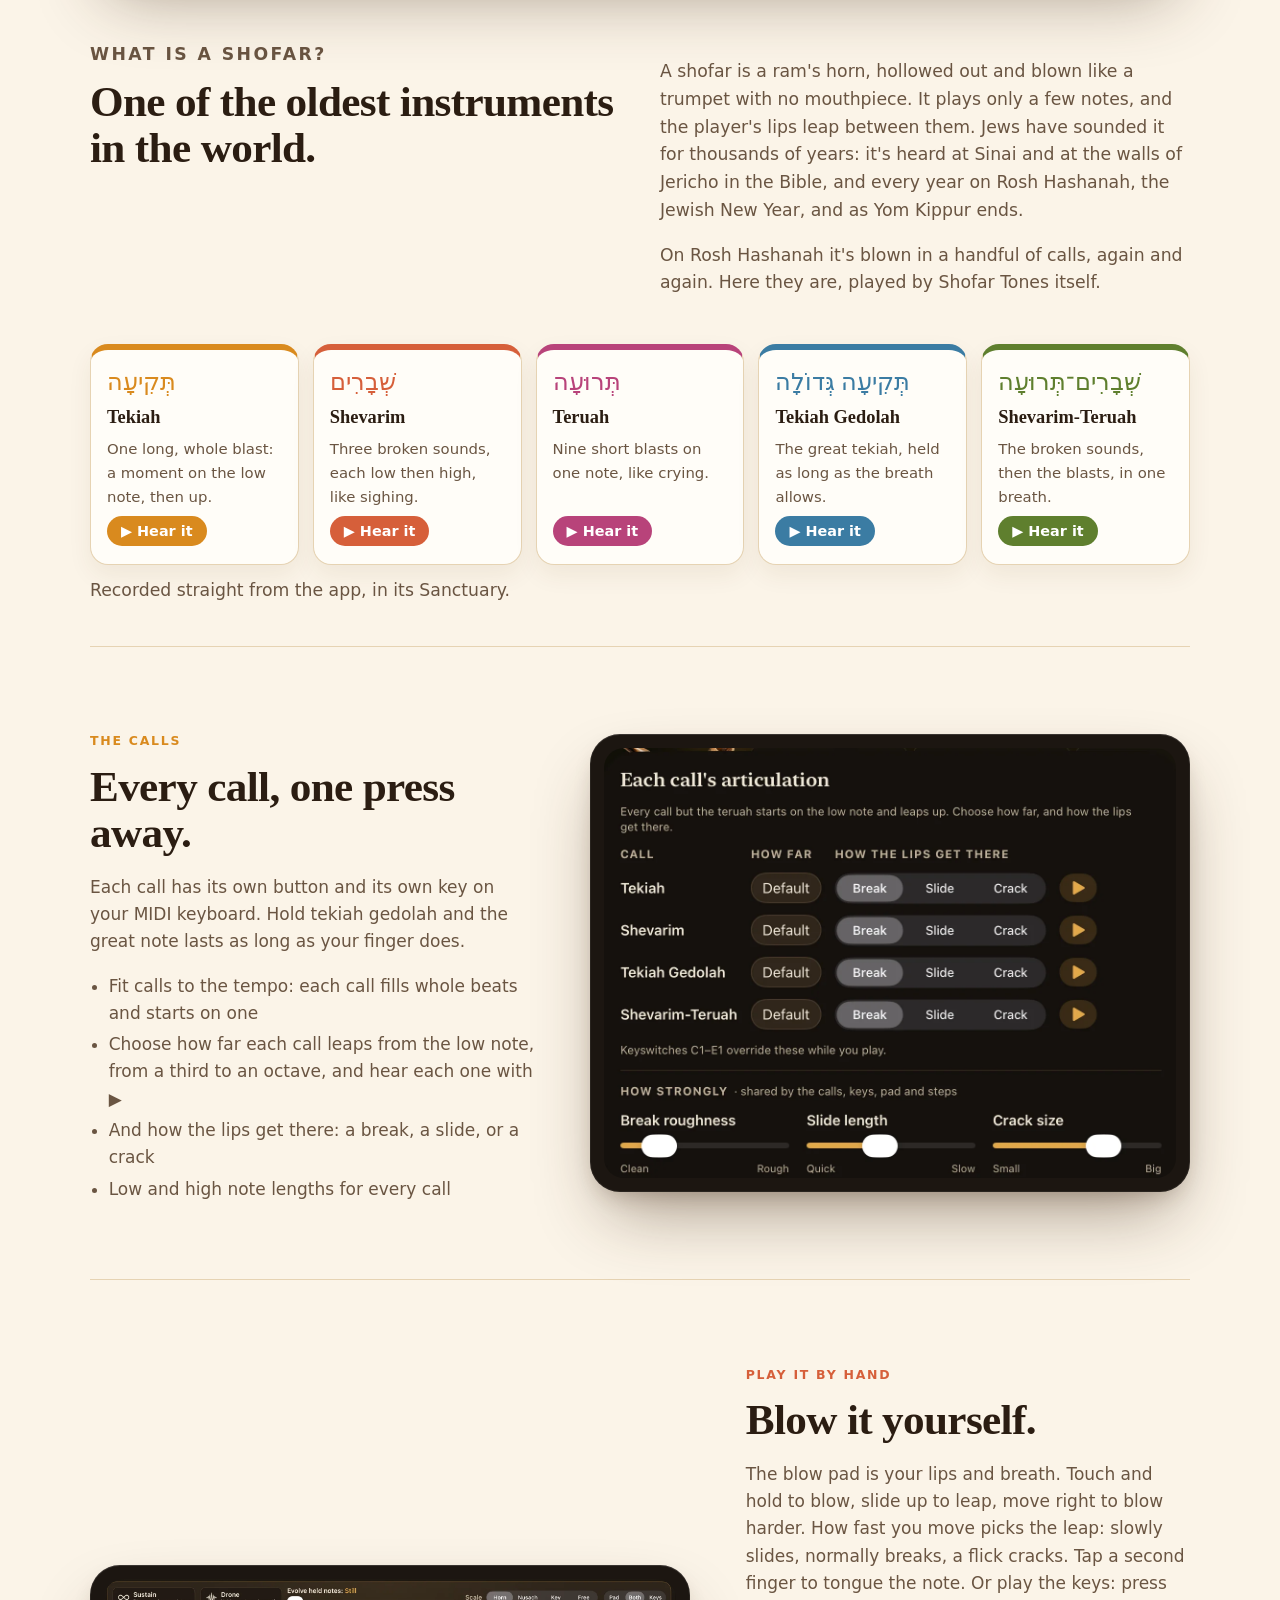
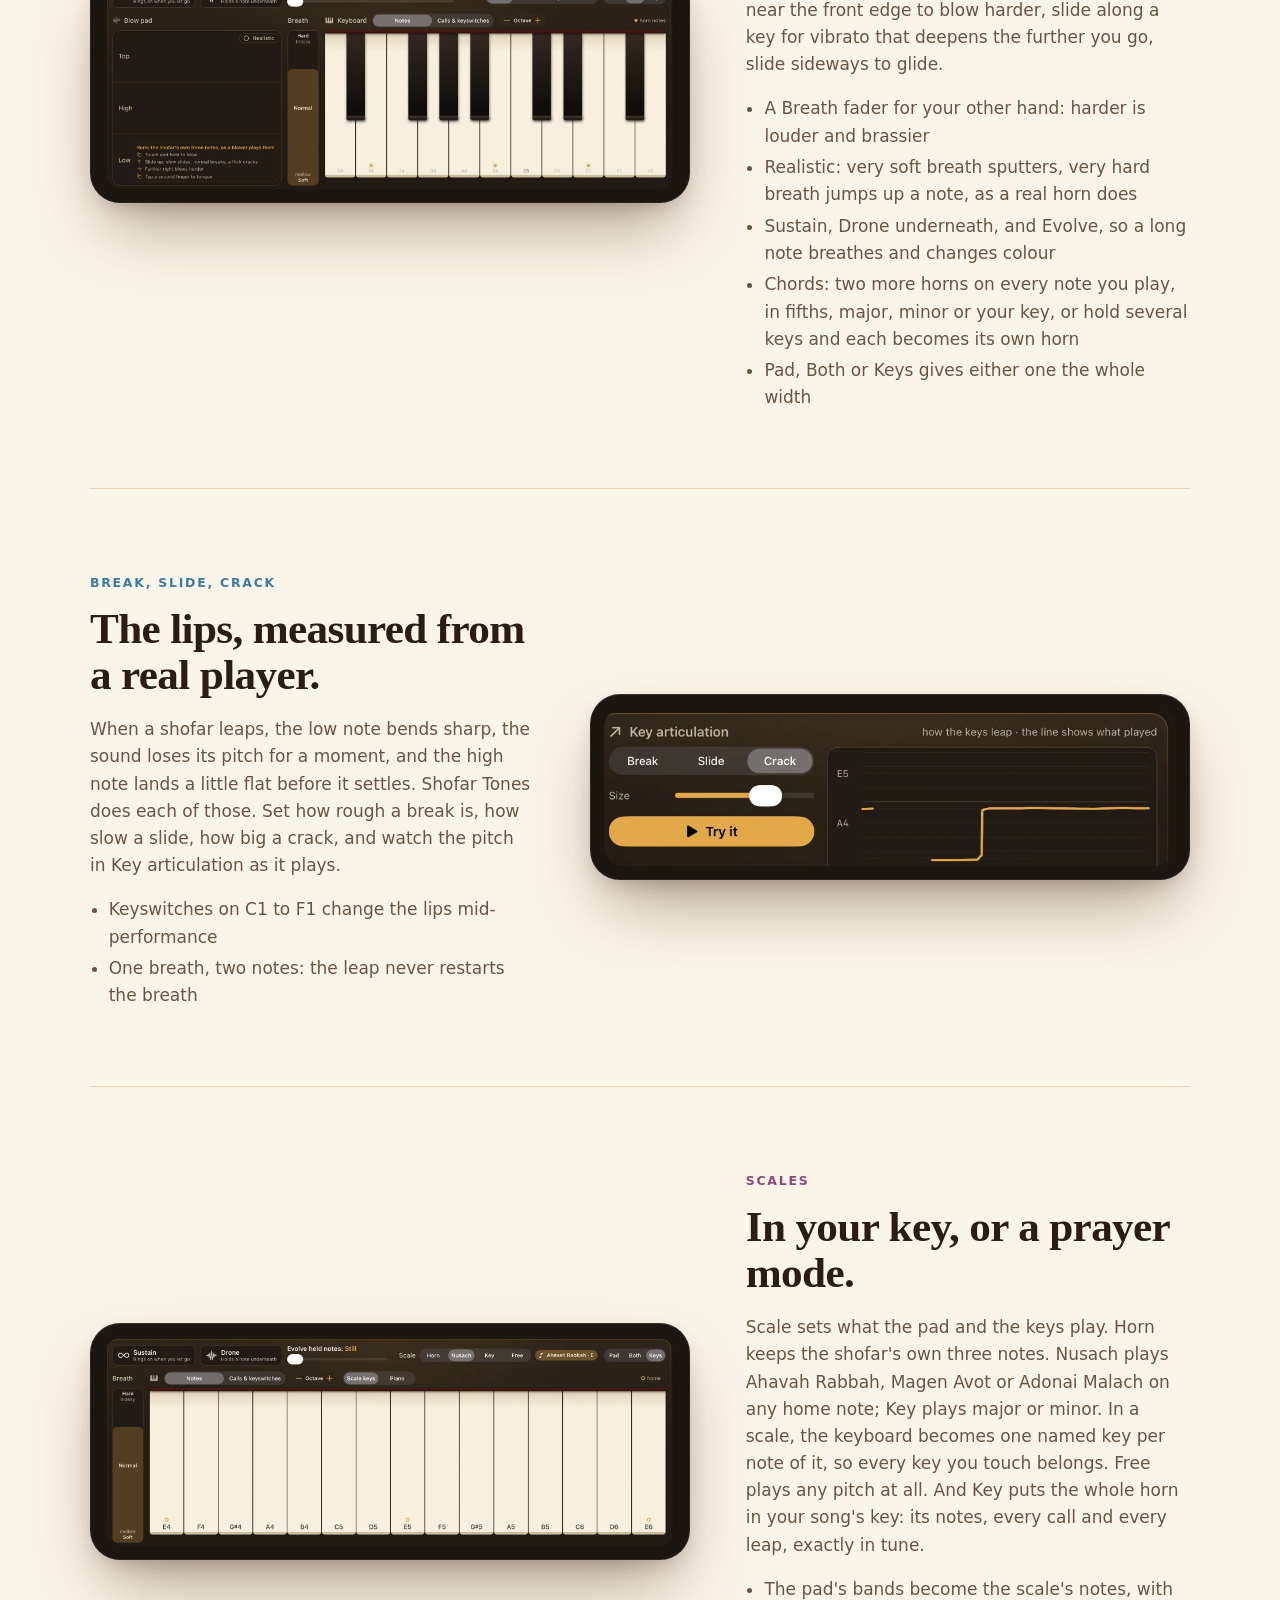
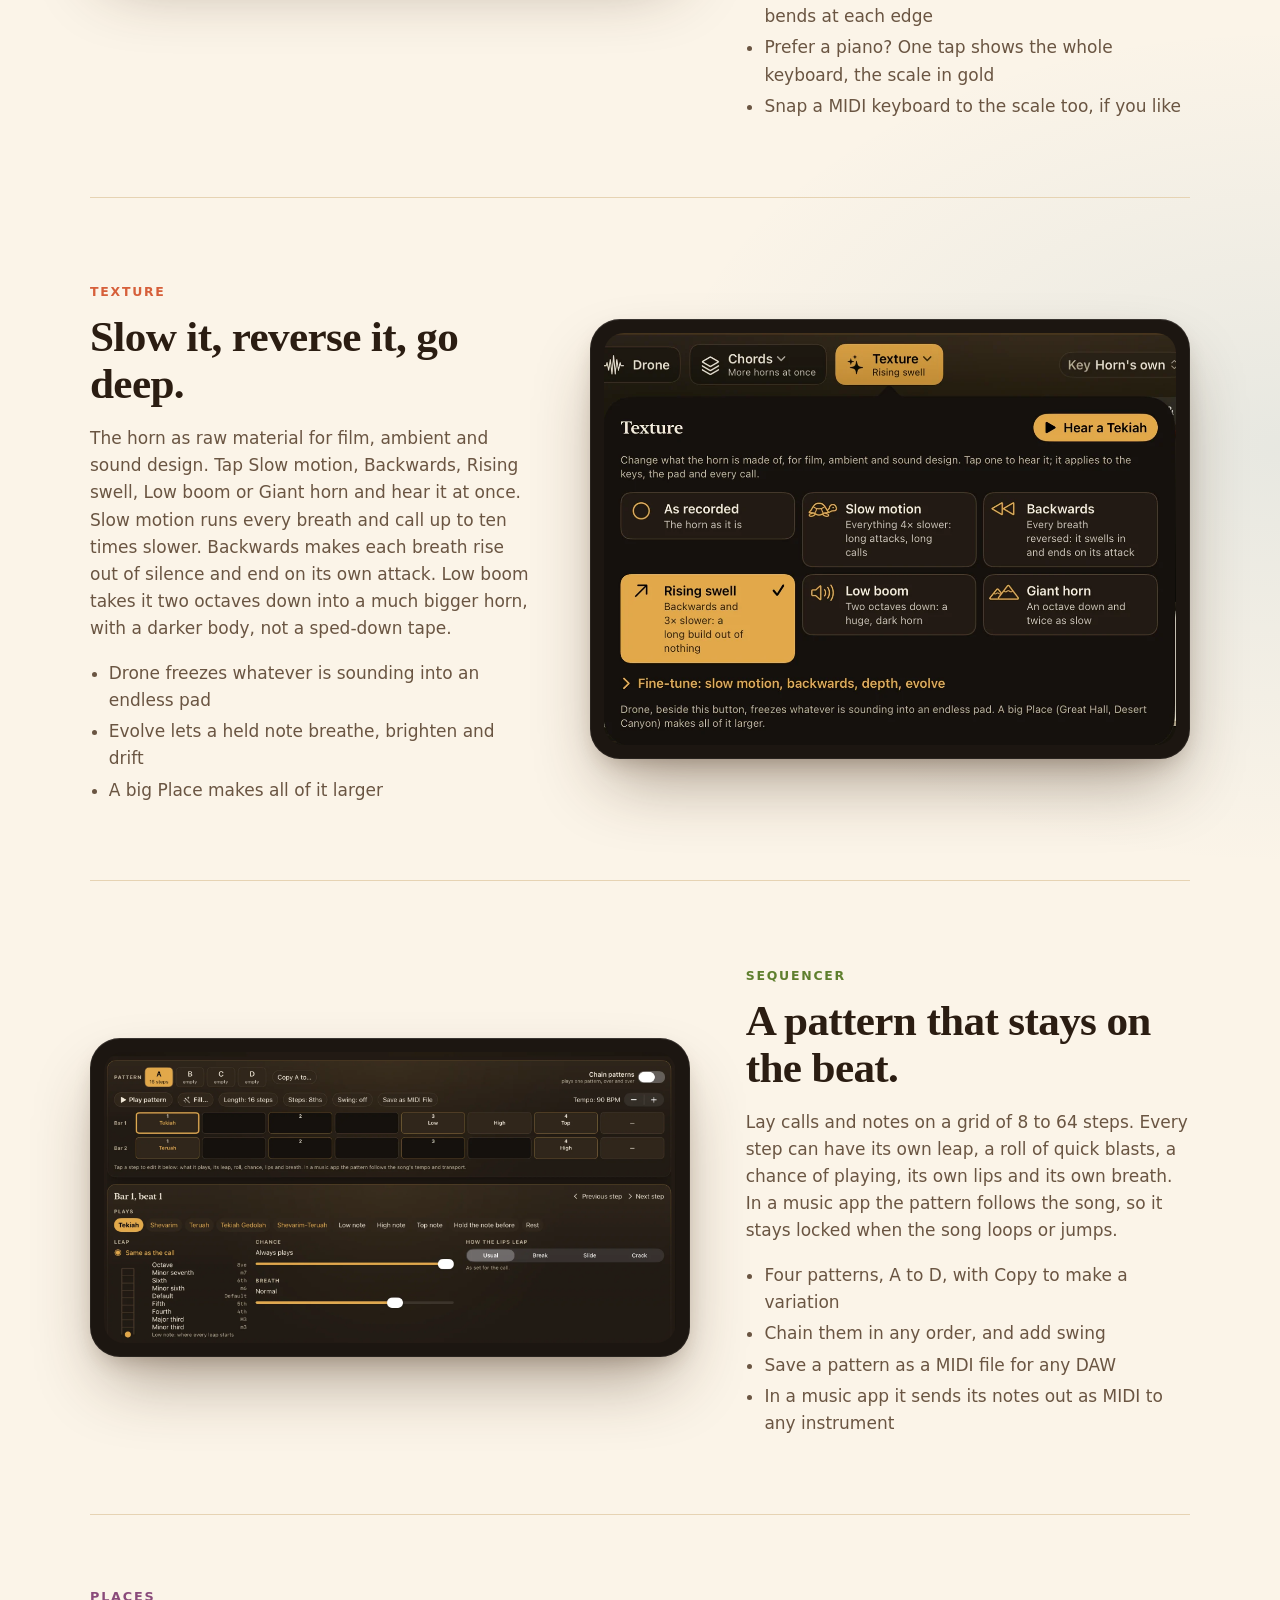
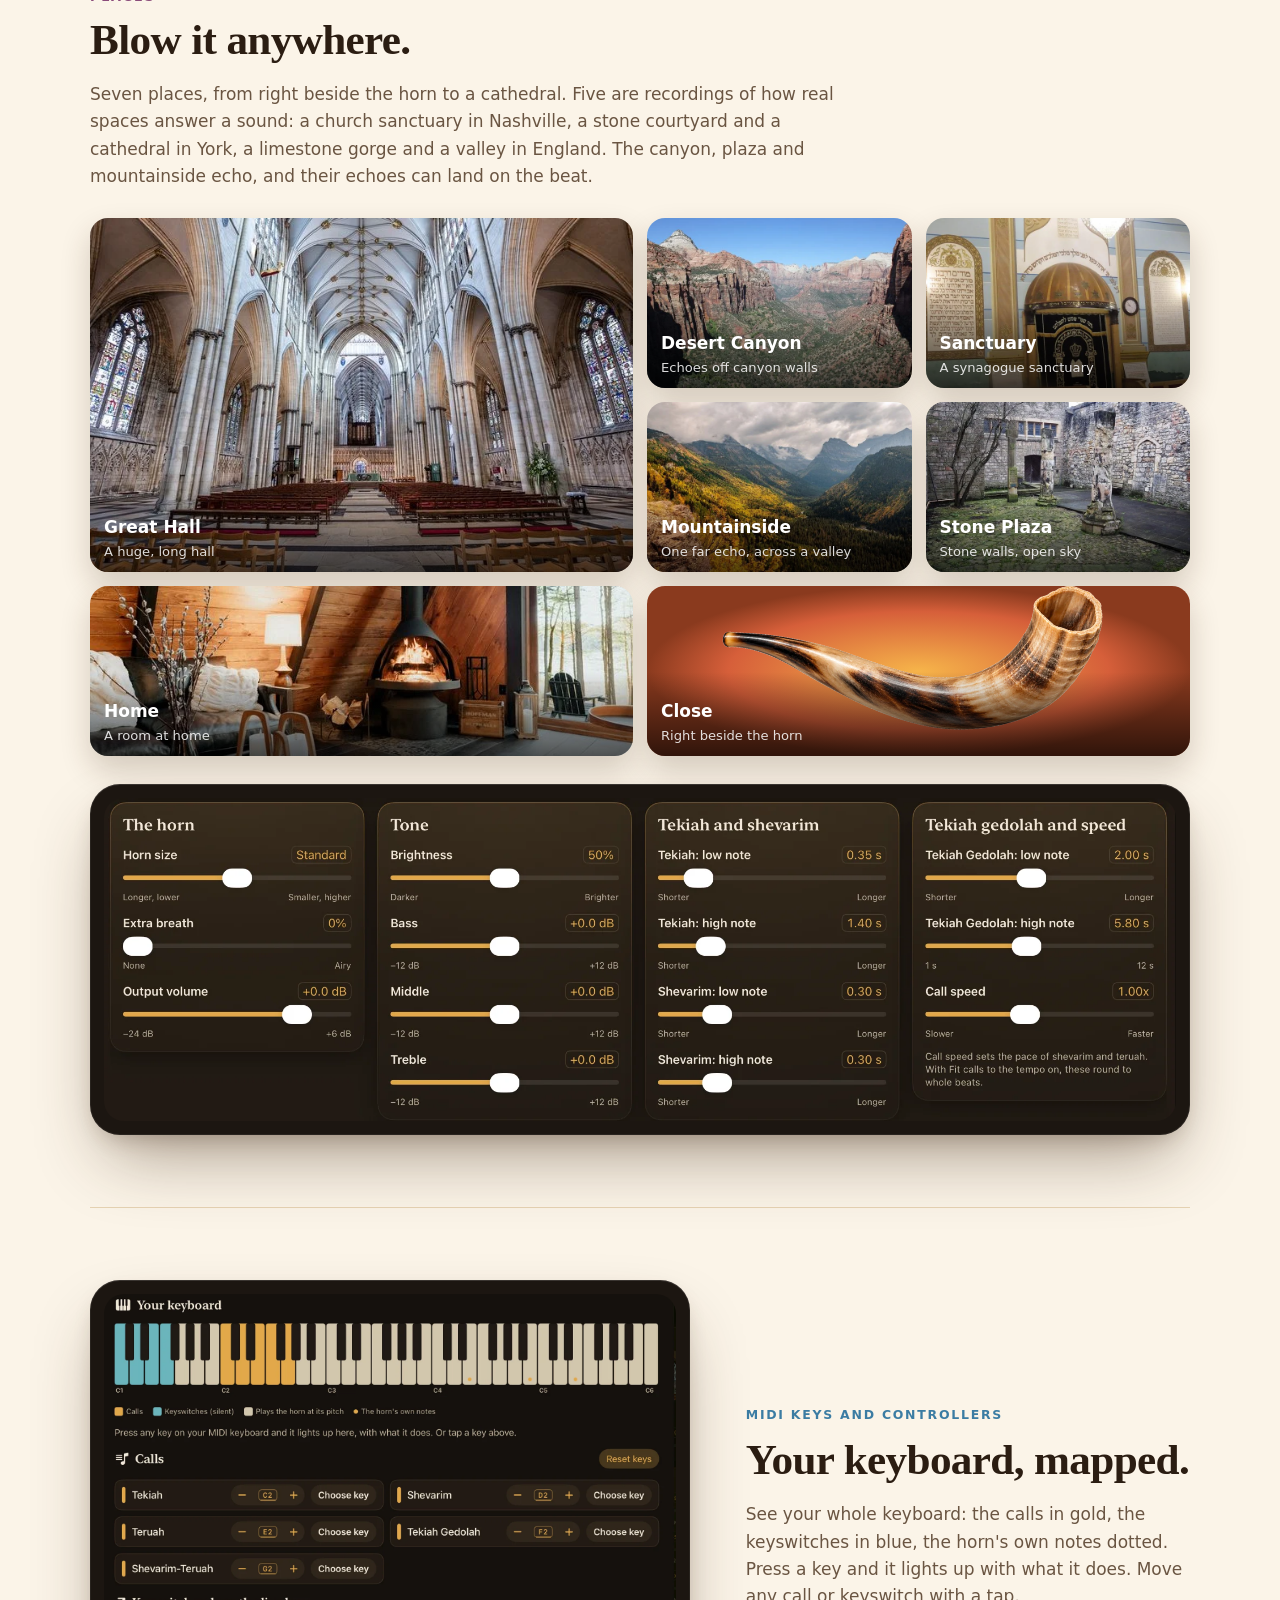
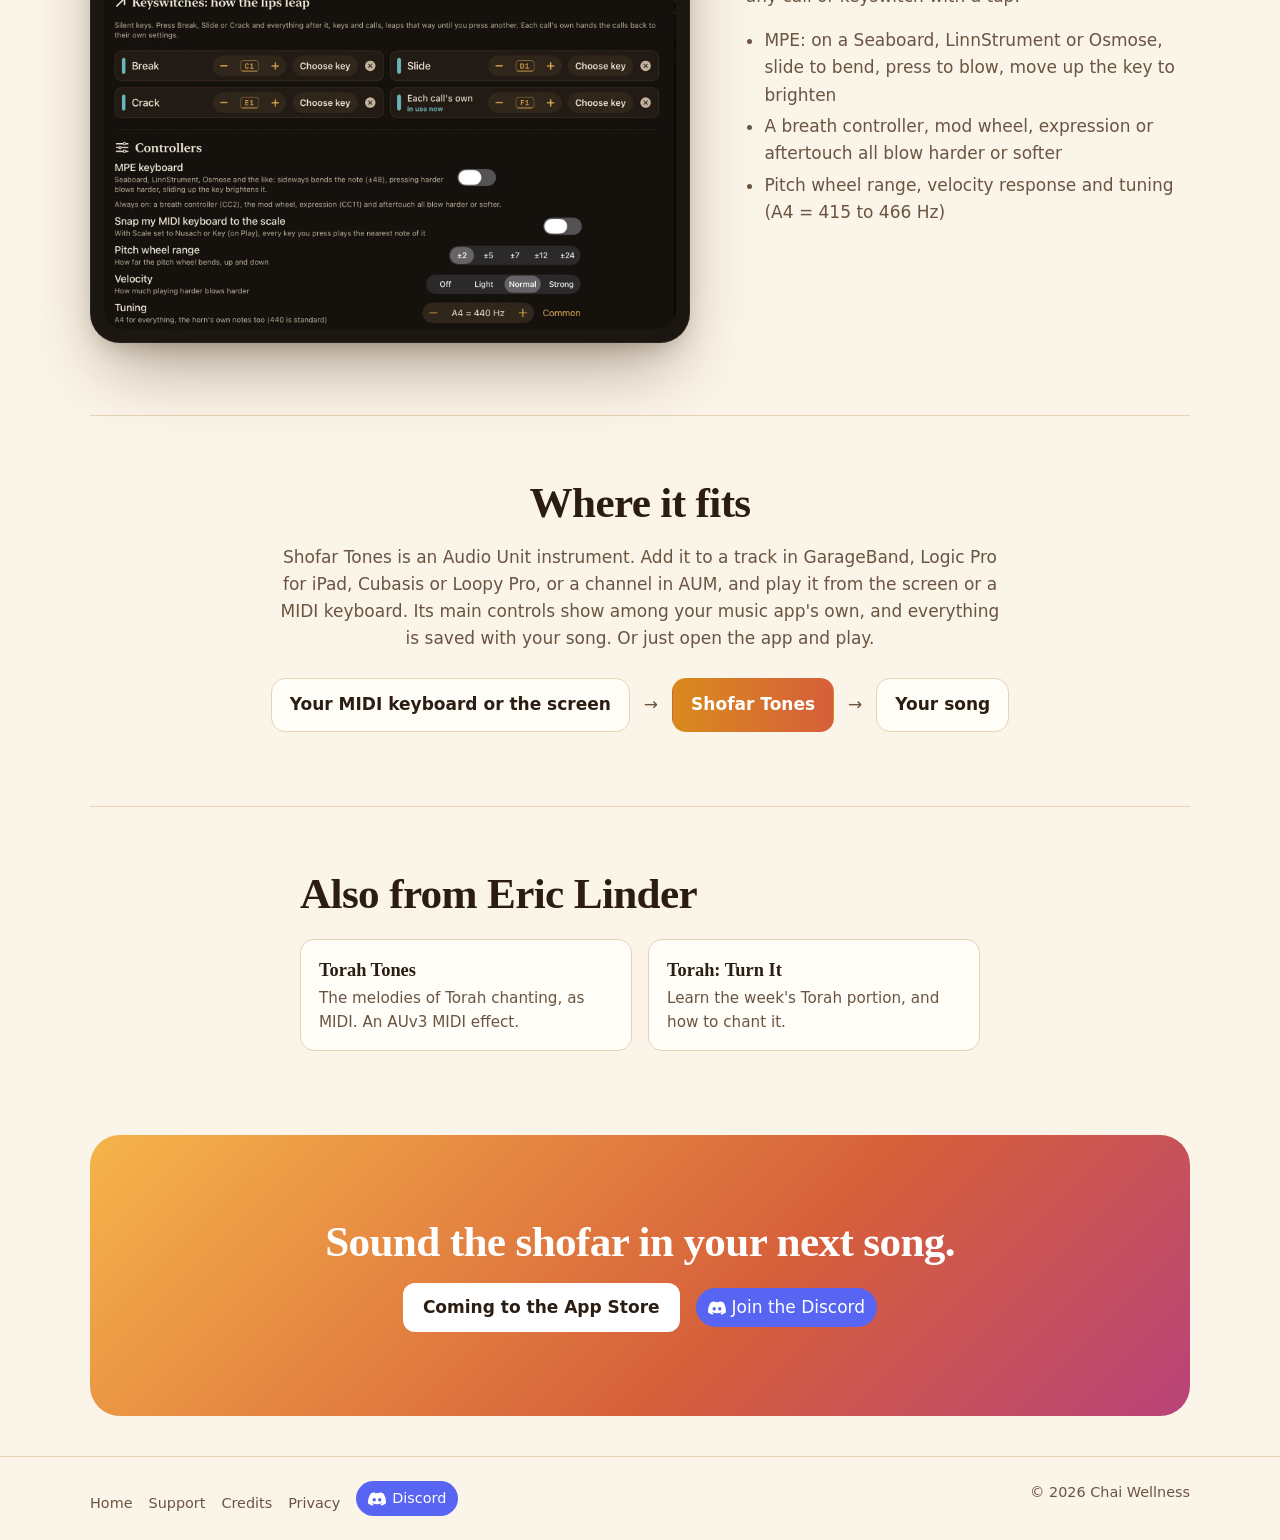
==== commit fb8891d6: "Chords and Texture panels" ====
--- a/index.html
+++ b/index.html
@@ -35,7 +35,7 @@
   </div>
   <div class="hero-horn"><img src="img/horn.webp?v=1" alt="A ram's horn shofar" width="1400" height="489"></div>
 </section>
-<div class="stage s-amber hero-shot"><img src="img/hero-ipad.webp?v=4" alt="Shofar Tones on iPad: the five calls, Sustain, Drone, Chords and Texture, Key and Scale, the blow pad, breath fader and keyboard, seven places, and Key articulation showing a crack" width="2000" height="1410"></div>
+<div class="stage s-amber hero-shot"><img src="img/hero-ipad.webp?v=5" alt="Shofar Tones on iPad: the five calls, Sustain, Drone, Chords and Texture, Key and Scale, the blow pad, breath fader and keyboard, seven places, and Key articulation showing a crack" width="2000" height="1410"></div>
 
 <section class="intro" id="hear">
   <div class="lead">
@@ -59,7 +59,7 @@
 </section>
 
 <section class="feature flip k-coral">
-  <div class="text"><p class="label">Play it by hand</p><h2>Blow it yourself.</h2><p>The blow pad is your lips and breath. Touch and hold to blow, slide up to leap, move right to blow harder. How fast you move picks the leap: slowly slides, normally breaks, a flick cracks. Tap a second finger to tongue the note. Or play the keys: press near the front edge to blow harder, slide along a key for vibrato that deepens the further you go, slide sideways to glide.</p><ul><li>A Breath fader for your other hand: harder is louder and brassier</li><li>Realistic: very soft breath sputters, very hard breath jumps up a note, as a real horn does</li><li>Sustain, Drone underneath, and Evolve, so a long note breathes and changes colour</li><li>Chords: hold several keys and each becomes its own horn, a touch apart, like players side by side</li><li>Pad, Both or Keys gives either one the whole width</li></ul></div>
+  <div class="text"><p class="label">Play it by hand</p><h2>Blow it yourself.</h2><p>The blow pad is your lips and breath. Touch and hold to blow, slide up to leap, move right to blow harder. How fast you move picks the leap: slowly slides, normally breaks, a flick cracks. Tap a second finger to tongue the note. Or play the keys: press near the front edge to blow harder, slide along a key for vibrato that deepens the further you go, slide sideways to glide.</p><ul><li>A Breath fader for your other hand: harder is louder and brassier</li><li>Realistic: very soft breath sputters, very hard breath jumps up a note, as a real horn does</li><li>Sustain, Drone underneath, and Evolve, so a long note breathes and changes colour</li><li>Chords: two more horns on every note you play, in fifths, major, minor or your key, or hold several keys and each becomes its own horn</li><li>Pad, Both or Keys gives either one the whole width</li></ul></div>
   <div class="stage s-coral"><img src="img/keys.webp?v=3" alt="The blow pad with its instructions, the Breath fader from soft and mellow to hard and brassy, and the keyboard with the horn's own notes marked" loading="lazy" width="1990" height="730"></div>
 </section>
 
@@ -74,8 +74,8 @@
 </section>
 
 <section class="feature k-coral">
-  <div class="text"><p class="label">Texture</p><h2>Stretch it, reverse it, go deep.</h2><p>The horn as raw material for film, ambient and sound design. Stretch any call up to ten times slower into a long, slow swell. Play every breath backwards, so it rises out of silence and ends on its own attack. Take it an octave or two down into a much bigger horn, with a darker body, not a sped-down tape.</p><ul><li>Drone freezes whatever is sounding into an endless pad</li><li>Evolve lets a held note breathe, brighten and drift</li><li>A big Place makes all of it larger</li></ul></div>
-  <div class="stage s-coral"><img src="img/texture.webp?v=1" alt="The Texture panel: stretch the calls 4 times slower, Backwards on, Depth an octave down, and Evolve" loading="lazy" width="1130" height="1025"></div>
+  <div class="text"><p class="label">Texture</p><h2>Slow it, reverse it, go deep.</h2><p>The horn as raw material for film, ambient and sound design. Tap Slow motion, Backwards, Rising swell, Low boom or Giant horn and hear it at once. Slow motion runs every breath and call up to ten times slower. Backwards makes each breath rise out of silence and end on its own attack. Low boom takes it two octaves down into a much bigger horn, with a darker body, not a sped-down tape.</p><ul><li>Drone freezes whatever is sounding into an endless pad</li><li>Evolve lets a held note breathe, brighten and drift</li><li>A big Place makes all of it larger</li></ul></div>
+  <div class="stage s-coral"><img src="img/texture.webp?v=2" alt="The Texture panel: As recorded, Slow motion, Backwards, Rising swell (chosen), Low boom and Giant horn, with Hear a Tekiah" loading="lazy" width="1130" height="813"></div>
 </section>
 
 <section class="feature flip k-sage">
